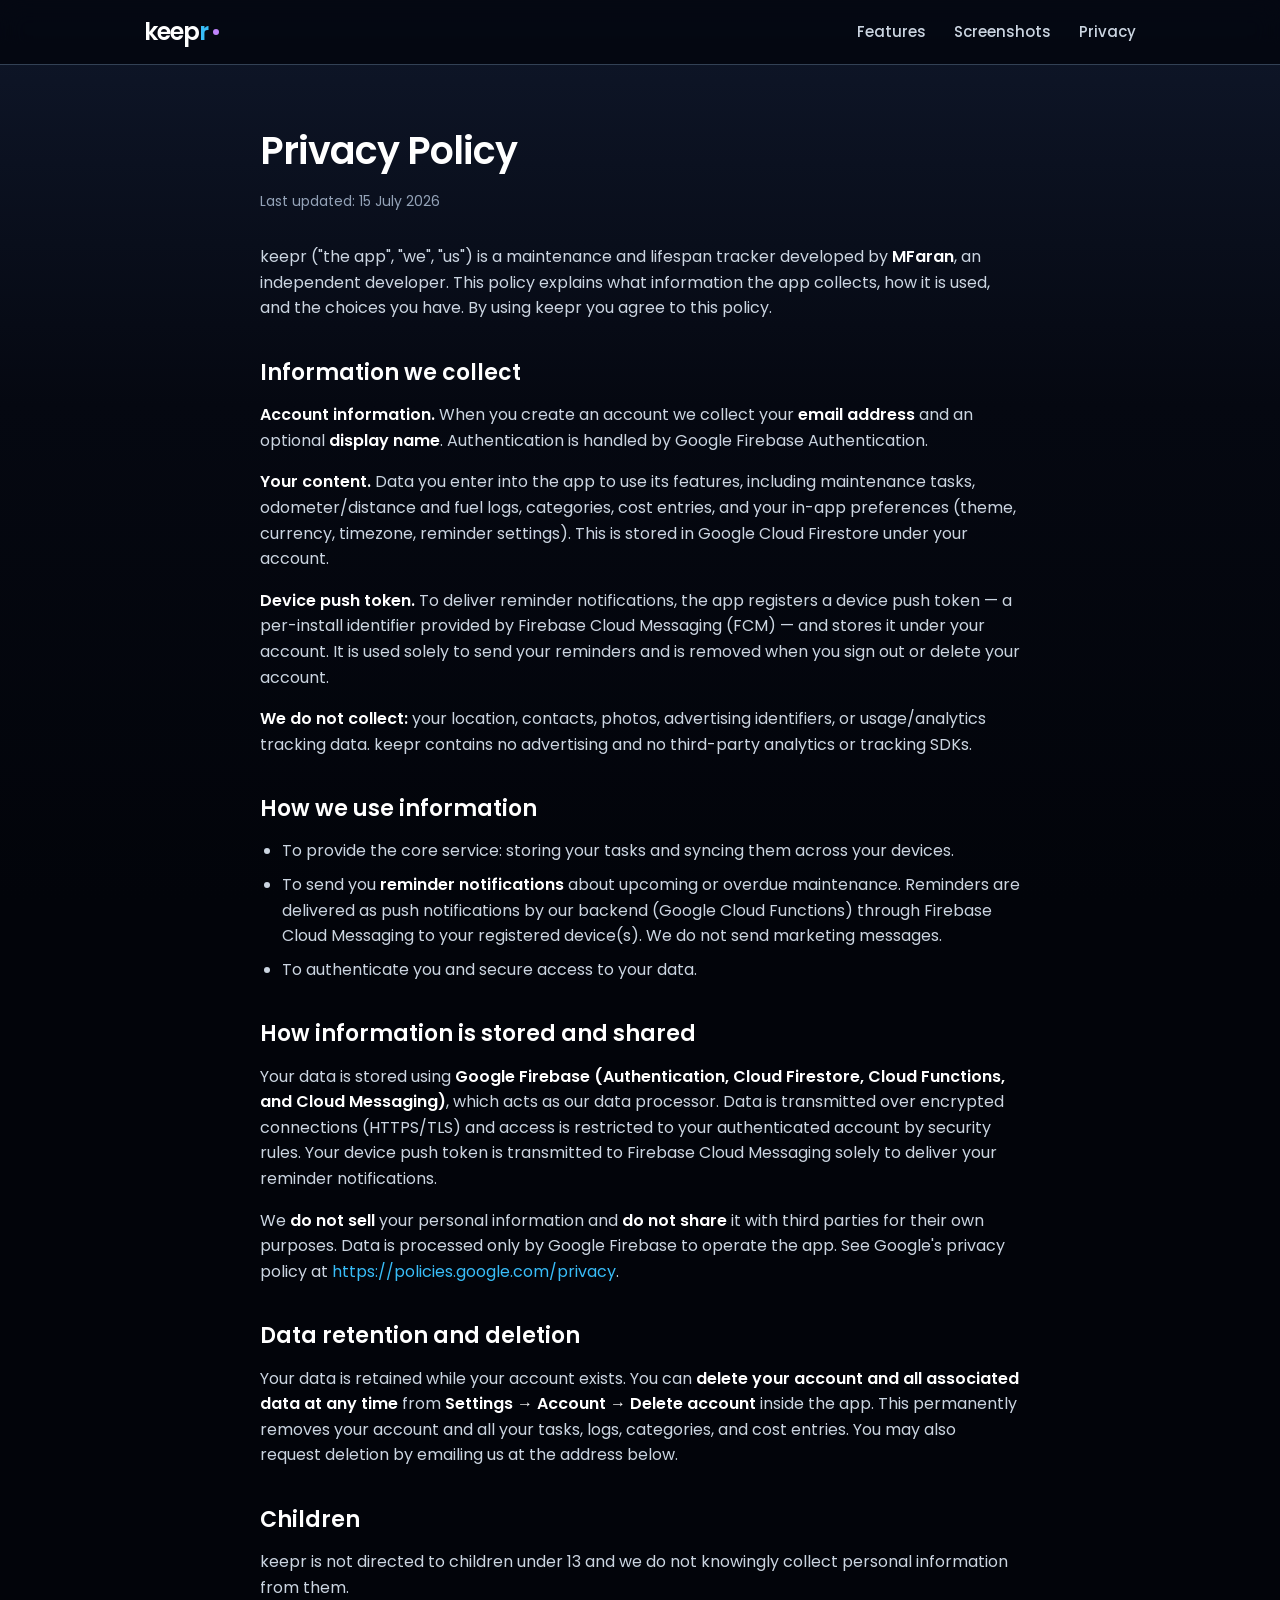
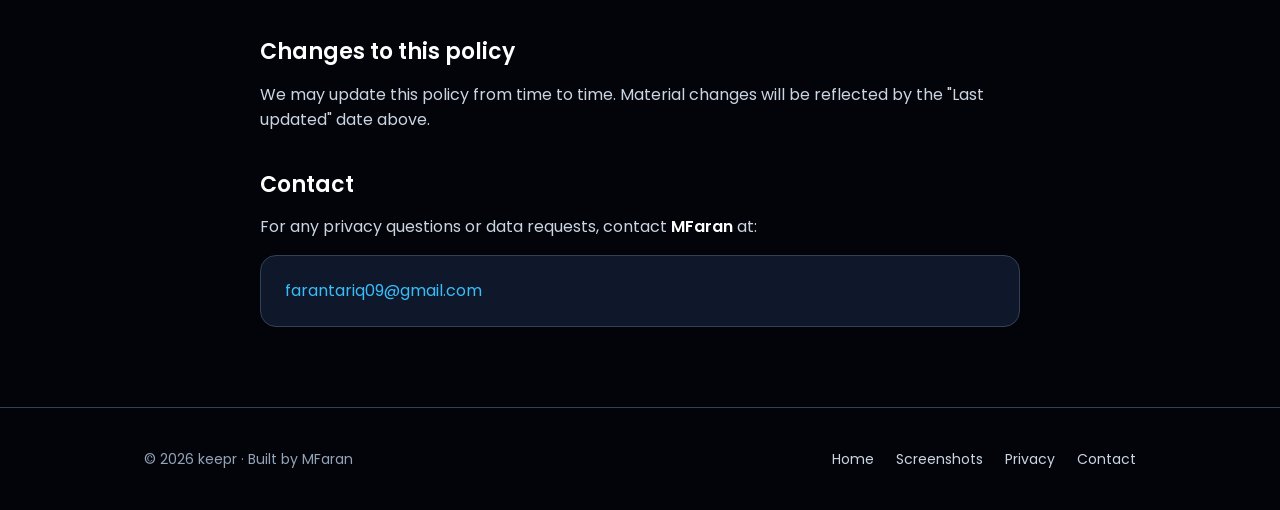
==== privacy.html @ 11b308d0 "keepr site: landing, privacy policy, screenshots" ====
<!doctype html>
<html lang="en">
<head>
<meta charset="utf-8">
<meta name="viewport" content="width=device-width, initial-scale=1">
<title>keepr — Privacy Policy</title>
<meta name="description" content="Privacy policy for keepr, the maintenance and lifespan tracker.">
<link rel="icon" href="assets/icon.png">
<link rel="preconnect" href="https://fonts.googleapis.com">
<link rel="preconnect" href="https://fonts.gstatic.com" crossorigin>
<link href="https://fonts.googleapis.com/css2?family=Poppins:wght@400;500;600&display=swap" rel="stylesheet">
<link rel="stylesheet" href="styles.css">
</head>
<body>

<nav class="nav">
  <div class="wrap nav-inner">
    <a class="brand" href="index.html">keep<span class="r">r</span><span class="dot"></span></a>
    <div class="nav-links">
      <a href="index.html#features">Features</a>
      <a href="screenshots.html">Screenshots</a>
      <a href="privacy.html">Privacy</a>
    </div>
  </div>
</nav>

<article class="wrap article">
  <h1>Privacy Policy</h1>
  <p class="updated">Last updated: 15 July 2026</p>

  <p>keepr ("the app", "we", "us") is a maintenance and lifespan tracker developed by <strong>MFaran</strong>, an independent developer. This policy explains what information the app collects, how it is used, and the choices you have. By using keepr you agree to this policy.</p>

  <h2>Information we collect</h2>
  <p><strong>Account information.</strong> When you create an account we collect your <strong>email address</strong> and an optional <strong>display name</strong>. Authentication is handled by Google Firebase Authentication.</p>
  <p><strong>Your content.</strong> Data you enter into the app to use its features, including maintenance tasks, odometer/distance and fuel logs, categories, cost entries, and your in-app preferences (theme, currency, timezone, reminder settings). This is stored in Google Cloud Firestore under your account.</p>
  <p><strong>Device push token.</strong> To deliver reminder notifications, the app registers a device push token — a per-install identifier provided by Firebase Cloud Messaging (FCM) — and stores it under your account. It is used solely to send your reminders and is removed when you sign out or delete your account.</p>
  <p><strong>We do not collect:</strong> your location, contacts, photos, advertising identifiers, or usage/analytics tracking data. keepr contains no advertising and no third-party analytics or tracking SDKs.</p>

  <h2>How we use information</h2>
  <ul>
    <li>To provide the core service: storing your tasks and syncing them across your devices.</li>
    <li>To send you <strong>reminder notifications</strong> about upcoming or overdue maintenance. Reminders are delivered as push notifications by our backend (Google Cloud Functions) through Firebase Cloud Messaging to your registered device(s). We do not send marketing messages.</li>
    <li>To authenticate you and secure access to your data.</li>
  </ul>

  <h2>How information is stored and shared</h2>
  <p>Your data is stored using <strong>Google Firebase (Authentication, Cloud Firestore, Cloud Functions, and Cloud Messaging)</strong>, which acts as our data processor. Data is transmitted over encrypted connections (HTTPS/TLS) and access is restricted to your authenticated account by security rules. Your device push token is transmitted to Firebase Cloud Messaging solely to deliver your reminder notifications.</p>
  <p>We <strong>do not sell</strong> your personal information and <strong>do not share</strong> it with third parties for their own purposes. Data is processed only by Google Firebase to operate the app. See Google's privacy policy at <a href="https://policies.google.com/privacy" target="_blank" rel="noopener">https://policies.google.com/privacy</a>.</p>

  <h2>Data retention and deletion</h2>
  <p>Your data is retained while your account exists. You can <strong>delete your account and all associated data at any time</strong> from <strong>Settings → Account → Delete account</strong> inside the app. This permanently removes your account and all your tasks, logs, categories, and cost entries. You may also request deletion by emailing us at the address below.</p>

  <h2>Children</h2>
  <p>keepr is not directed to children under 13 and we do not knowingly collect personal information from them.</p>

  <h2>Changes to this policy</h2>
  <p>We may update this policy from time to time. Material changes will be reflected by the "Last updated" date above.</p>

  <h2>Contact</h2>
  <p>For any privacy questions or data requests, contact <strong>MFaran</strong> at:</p>
  <div class="contact-card">
    <a href="mailto:farantariq09@gmail.com">farantariq09@gmail.com</a>
  </div>
</article>

<footer>
  <div class="wrap footer-inner">
    <span class="muted">© 2026 keepr · Built by MFaran</span>
    <div class="flinks">
      <a href="index.html">Home</a>
      <a href="screenshots.html">Screenshots</a>
      <a href="privacy.html">Privacy</a>
      <a href="mailto:farantariq09@gmail.com">Contact</a>
    </div>
  </div>
</footer>

</body>
</html>
---- styles.css ----
/* keepr — GitHub Pages site. Palette mirrors the app's dark theme (src/theme/tokens.ts). */
:root {
  --bg: #02040A;
  --surface: #0F172A;
  --surface-alt: #1E293B;
  --text: #FFFFFF;
  --text-secondary: #CBD5E1;
  --text-muted: #94A3B8;
  --accent: #38BDF8;
  --accent-secondary: #C084FC;
  --border: #334155;
  --success: #22C55E;
  --danger: #FF3B30;
  --radius: 16px;
}

* { margin: 0; padding: 0; box-sizing: border-box; }

html { scroll-behavior: smooth; }

body {
  font-family: 'Poppins', -apple-system, BlinkMacSystemFont, 'Segoe UI', sans-serif;
  color: var(--text);
  background: var(--bg);
  background-image: linear-gradient(180deg, #0F172A 0%, #050811 45%, #02040A 100%);
  background-attachment: fixed;
  line-height: 1.6;
  -webkit-font-smoothing: antialiased;
}

.wrap { max-width: 1040px; margin: 0 auto; padding: 0 24px; }

/* ---- Nav ---- */
.nav {
  position: sticky; top: 0; z-index: 20;
  backdrop-filter: blur(12px);
  background: rgba(2, 4, 10, 0.72);
  border-bottom: 1px solid var(--border);
}
.nav-inner { display: flex; align-items: center; justify-content: space-between; height: 64px; }
.brand { display: flex; align-items: center; font-weight: 600; font-size: 24px; letter-spacing: -1px; text-decoration: none; color: var(--text); }
.brand .r { color: var(--accent); }
.brand .dot { width: 6px; height: 6px; border-radius: 999px; background: var(--accent-secondary); margin-left: 5px; }
.nav-links { display: flex; gap: 28px; }
.nav-links a { color: var(--text-secondary); text-decoration: none; font-size: 15px; font-weight: 500; transition: color .15s; }
.nav-links a:hover { color: var(--accent); }

/* ---- Hero ---- */
.hero { text-align: center; padding: 88px 0 64px; }
.hero .app-icon {
  width: 104px; height: 104px; border-radius: 24px; margin: 0 auto 28px;
  box-shadow: 0 12px 40px rgba(56, 189, 248, 0.18); display: block;
}
.hero h1 { font-size: 56px; font-weight: 600; letter-spacing: -1.5px; line-height: 1.1; }
.hero h1 .r { color: var(--accent); }
.hero .tagline { font-size: 21px; color: var(--text-secondary); margin: 20px auto 0; max-width: 620px; font-weight: 400; }
.hero .lead { font-size: 16px; color: var(--text-muted); margin: 18px auto 0; max-width: 620px; }
.cta-row { display: flex; gap: 14px; justify-content: center; margin-top: 34px; flex-wrap: wrap; }
.btn {
  display: inline-flex; align-items: center; gap: 8px; text-decoration: none;
  font-weight: 600; font-size: 15px; padding: 14px 26px; border-radius: 12px; transition: transform .12s, box-shadow .12s;
}
.btn-primary { background: var(--accent); color: #02040A; box-shadow: 0 8px 24px rgba(56,189,248,.25); }
.btn-primary:hover { transform: translateY(-2px); box-shadow: 0 12px 30px rgba(56,189,248,.35); }
.btn-ghost { border: 1px solid var(--border); color: var(--text); }
.btn-ghost:hover { border-color: var(--accent); color: var(--accent); }

/* ---- Sections ---- */
.section { padding: 56px 0; }
.section h2 { font-size: 32px; font-weight: 600; letter-spacing: -0.5px; text-align: center; }
.section .sub { text-align: center; color: var(--text-muted); margin-top: 10px; font-size: 16px; }

/* ---- Feature grid ---- */
.features { display: grid; grid-template-columns: repeat(auto-fit, minmax(260px, 1fr)); gap: 18px; margin-top: 44px; }
.feature {
  background: var(--surface); border: 1px solid var(--border); border-radius: var(--radius); padding: 26px;
}
.feature .fic {
  width: 44px; height: 44px; border-radius: 12px; background: var(--surface-alt);
  display: flex; align-items: center; justify-content: center; margin-bottom: 16px;
}
.feature h3 { font-size: 17px; font-weight: 600; margin-bottom: 6px; }
.feature p { color: var(--text-muted); font-size: 14.5px; }

/* ---- Screenshot strip / gallery ---- */
.shots { display: grid; grid-template-columns: repeat(auto-fit, minmax(220px, 1fr)); gap: 24px; margin-top: 44px; }
.shot { text-align: center; }
.shot img {
  width: 100%; max-width: 300px; border-radius: 24px; border: 1px solid var(--border);
  box-shadow: 0 16px 44px rgba(0,0,0,.5); transition: transform .2s;
}
.shot img:hover { transform: translateY(-6px); }
.shot .caption { margin-top: 14px; color: var(--text-secondary); font-size: 14px; font-weight: 500; }

.shot-strip { display: flex; gap: 20px; overflow-x: auto; padding: 44px 4px 12px; scroll-snap-type: x mandatory; }
.shot-strip img {
  height: 520px; border-radius: 26px; border: 1px solid var(--border);
  box-shadow: 0 16px 44px rgba(0,0,0,.5); scroll-snap-align: center; flex-shrink: 0;
}

/* ---- Article (privacy) ---- */
.article { max-width: 760px; margin: 0 auto; padding: 56px 0 40px; }
.article h1 { font-size: 38px; font-weight: 600; letter-spacing: -1px; }
.article .updated { color: var(--text-muted); font-size: 14px; margin-top: 8px; margin-bottom: 32px; }
.article h2 { font-size: 22px; font-weight: 600; margin: 34px 0 12px; }
.article p { color: var(--text-secondary); margin-bottom: 16px; font-size: 16px; }
.article ul { color: var(--text-secondary); margin: 0 0 16px 22px; }
.article li { margin-bottom: 8px; }
.article strong { color: var(--text); font-weight: 600; }
.article a { color: var(--accent); text-decoration: none; }
.article a:hover { text-decoration: underline; }
.article .contact-card {
  background: var(--surface); border: 1px solid var(--border); border-radius: var(--radius);
  padding: 22px 24px; margin-top: 12px;
}

/* ---- Footer ---- */
footer { border-top: 1px solid var(--border); padding: 40px 0; margin-top: 40px; }
.footer-inner { display: flex; align-items: center; justify-content: space-between; flex-wrap: wrap; gap: 16px; }
footer .muted { color: var(--text-muted); font-size: 14px; }
footer .flinks { display: flex; gap: 22px; }
footer .flinks a { color: var(--text-secondary); text-decoration: none; font-size: 14px; }
footer .flinks a:hover { color: var(--accent); }

/* ---- Responsive ---- */
@media (max-width: 640px) {
  .hero { padding: 56px 0 40px; }
  .hero h1 { font-size: 40px; }
  .hero .tagline { font-size: 18px; }
  .nav-links { gap: 18px; }
  .nav-links a { font-size: 14px; }
  .section h2 { font-size: 26px; }
}
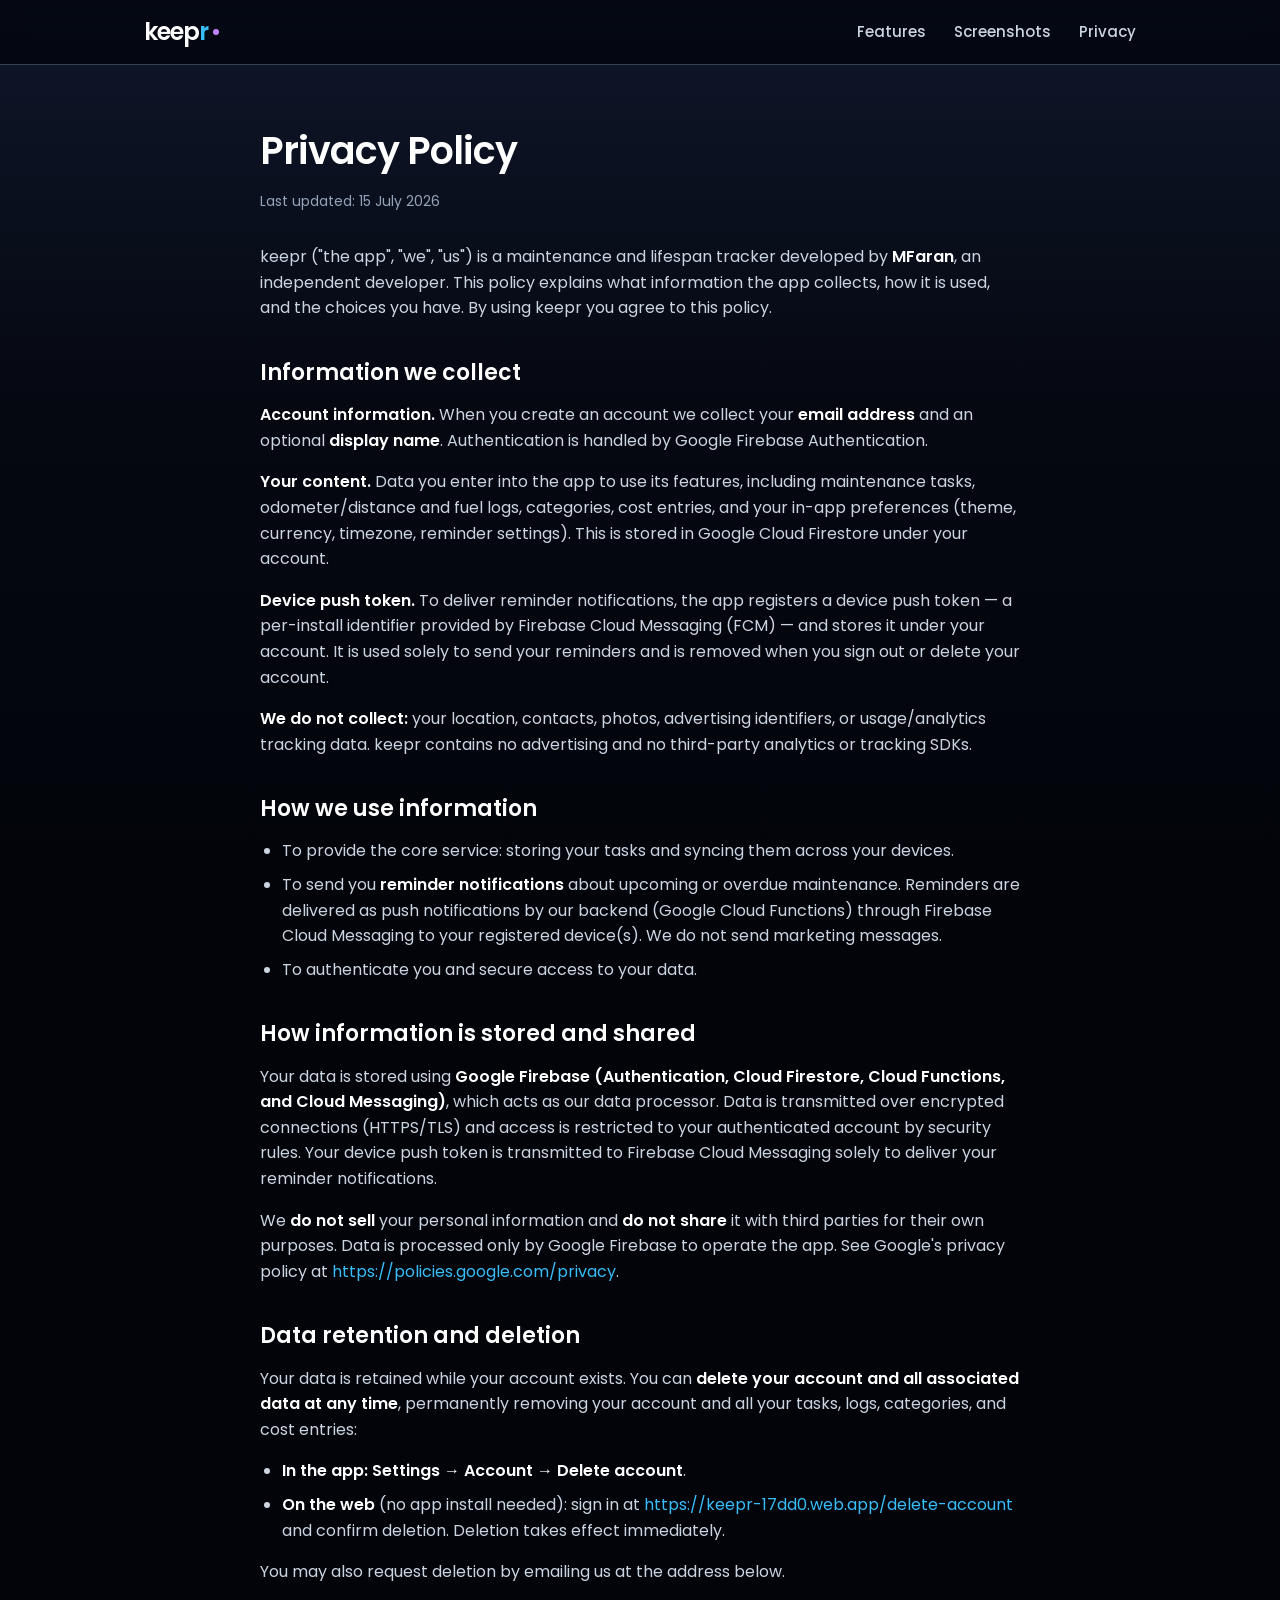
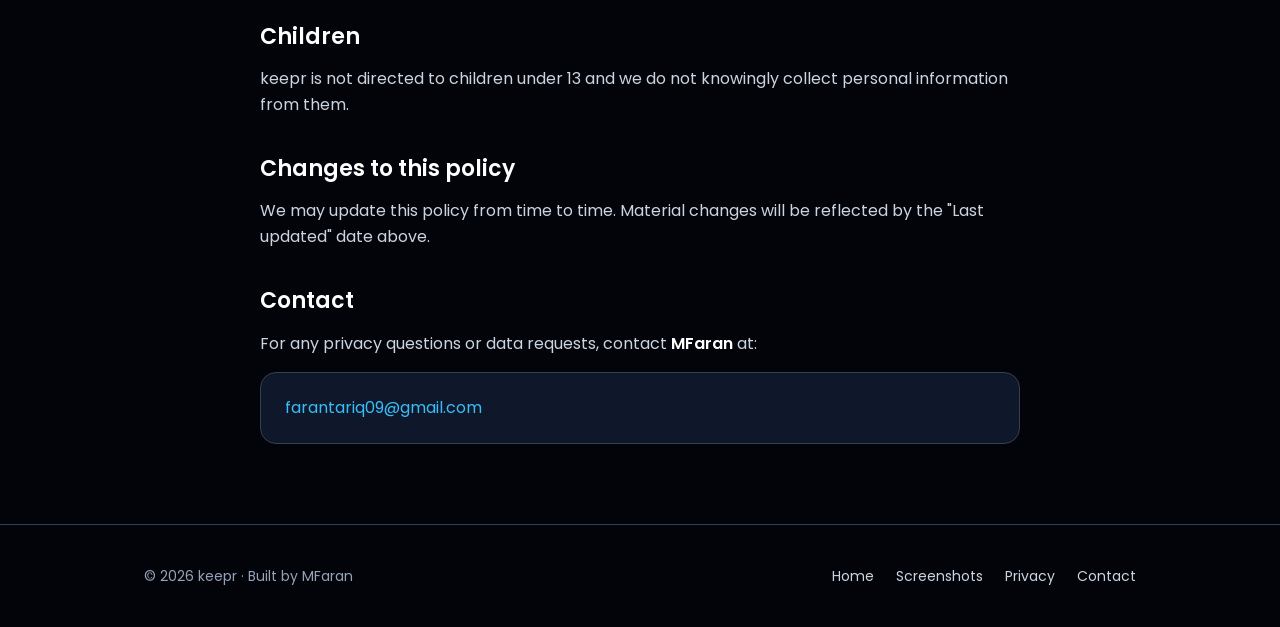
==== commit 3cbf6a5a: "Sync privacy policy: add web self-service account deletion" ====
--- a/privacy.html
+++ b/privacy.html
@@ -48,7 +48,12 @@
   <p>We <strong>do not sell</strong> your personal information and <strong>do not share</strong> it with third parties for their own purposes. Data is processed only by Google Firebase to operate the app. See Google's privacy policy at <a href="https://policies.google.com/privacy" target="_blank" rel="noopener">https://policies.google.com/privacy</a>.</p>
 
   <h2>Data retention and deletion</h2>
-  <p>Your data is retained while your account exists. You can <strong>delete your account and all associated data at any time</strong> from <strong>Settings → Account → Delete account</strong> inside the app. This permanently removes your account and all your tasks, logs, categories, and cost entries. You may also request deletion by emailing us at the address below.</p>
+  <p>Your data is retained while your account exists. You can <strong>delete your account and all associated data at any time</strong>, permanently removing your account and all your tasks, logs, categories, and cost entries:</p>
+  <ul>
+    <li><strong>In the app:</strong> <strong>Settings → Account → Delete account</strong>.</li>
+    <li><strong>On the web</strong> (no app install needed): sign in at <a href="https://keepr-17dd0.web.app/delete-account" target="_blank" rel="noopener">https://keepr-17dd0.web.app/delete-account</a> and confirm deletion. Deletion takes effect immediately.</li>
+  </ul>
+  <p>You may also request deletion by emailing us at the address below.</p>
 
   <h2>Children</h2>
   <p>keepr is not directed to children under 13 and we do not knowingly collect personal information from them.</p>
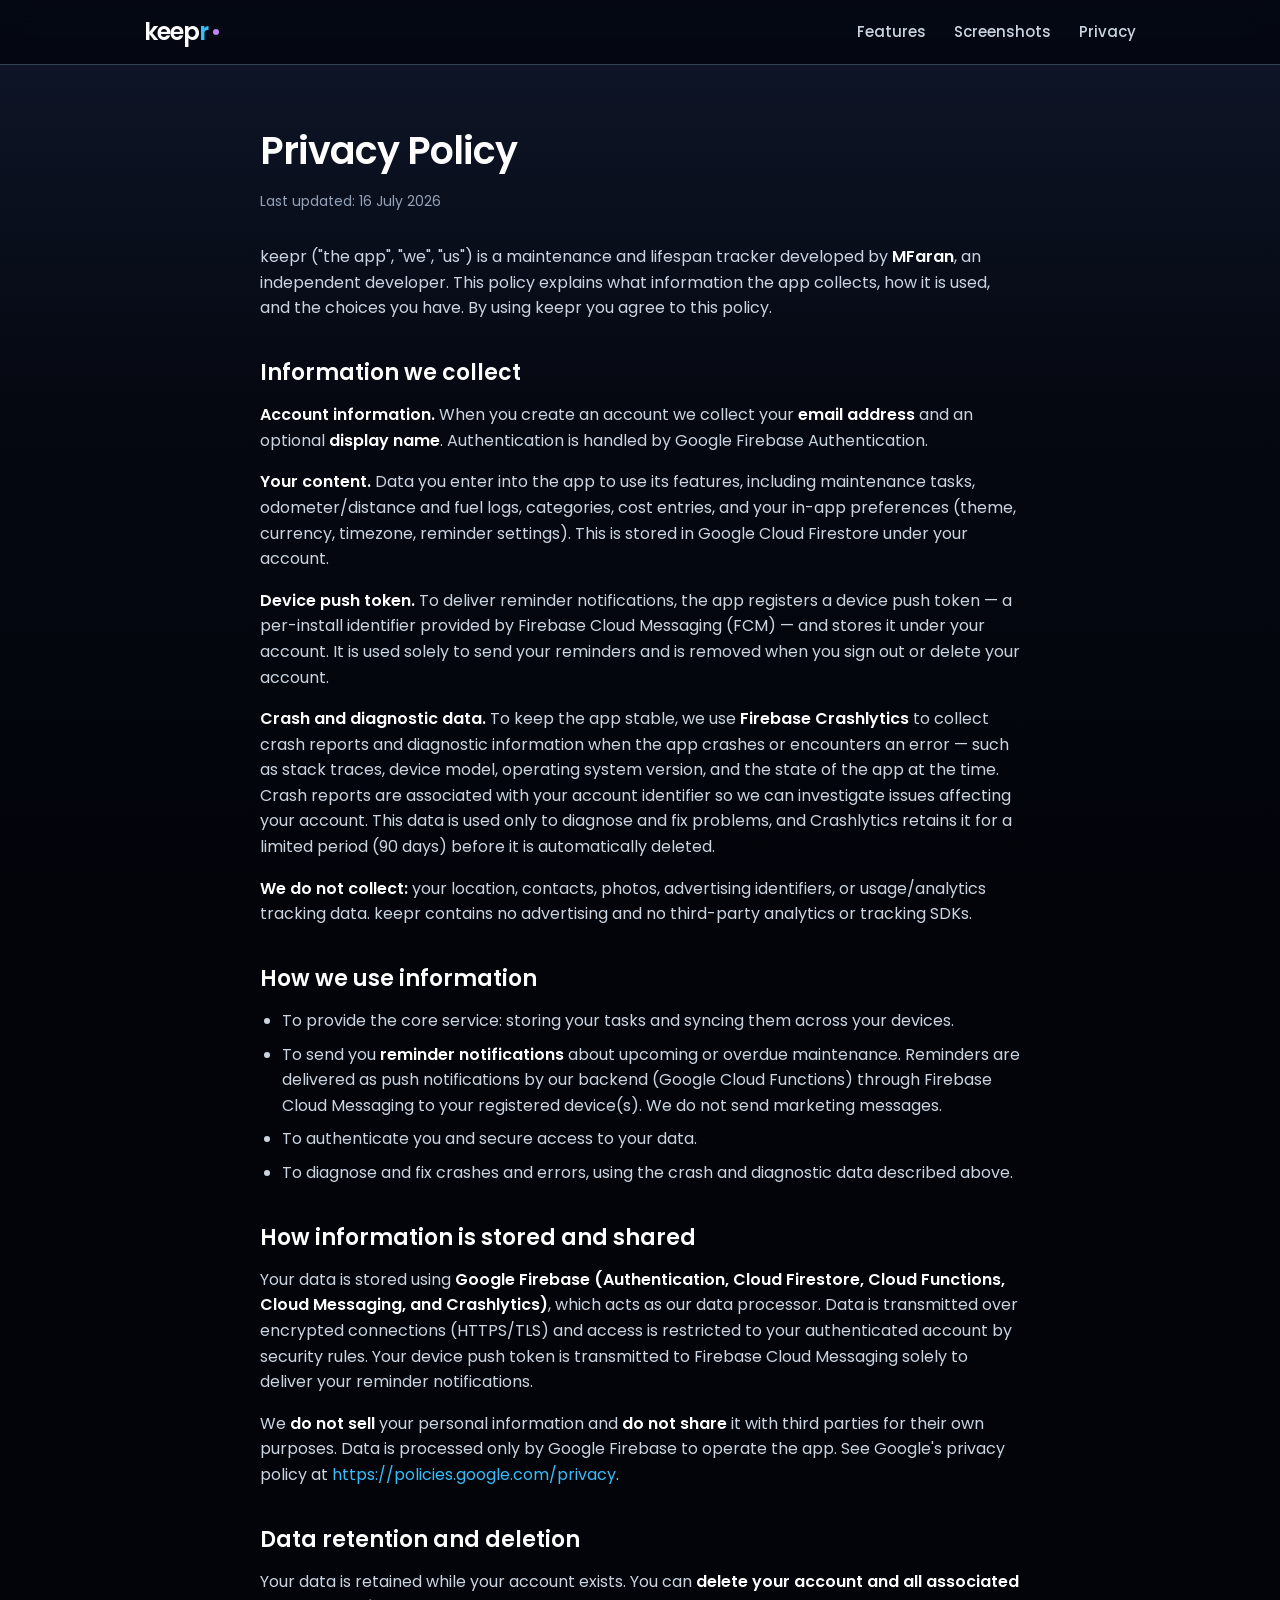
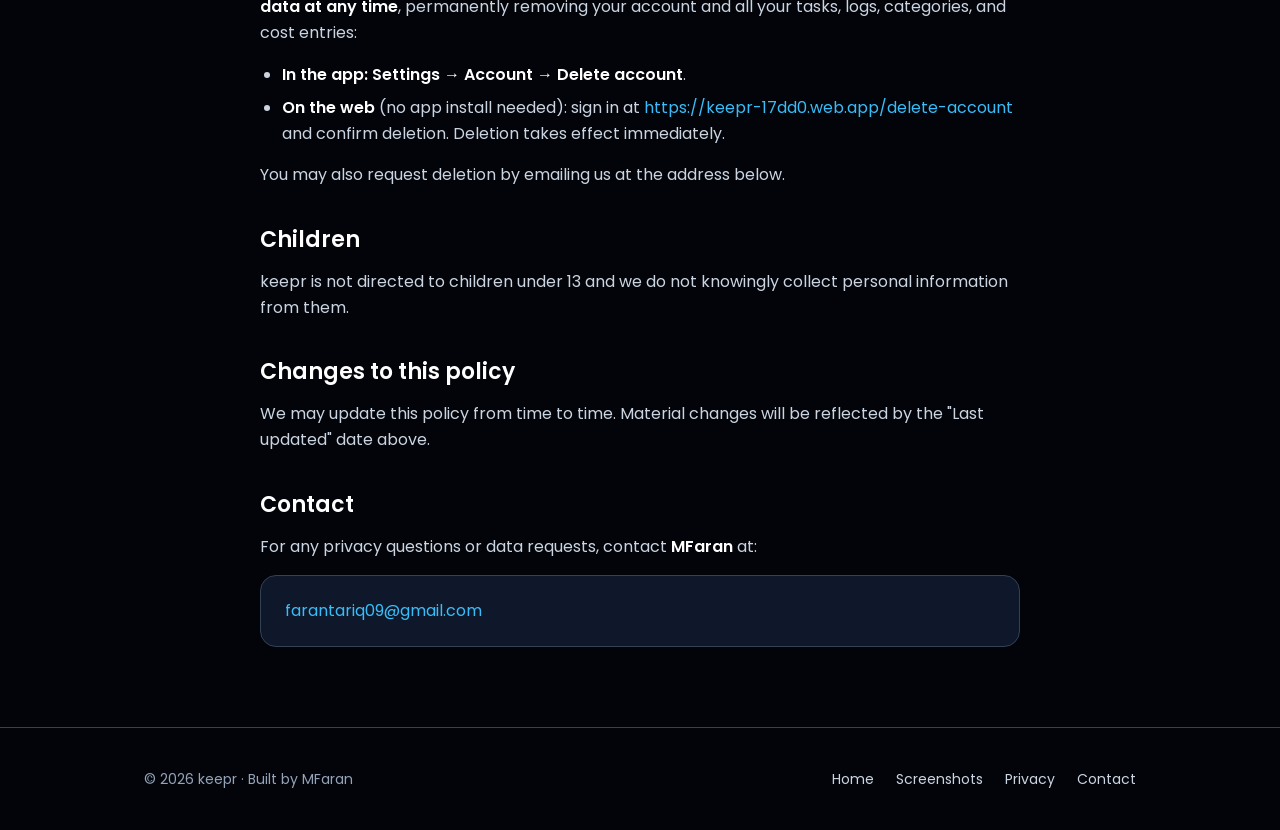
==== commit 4cbc62c6: "Sync privacy policy: disclose Crashlytics crash/diagnostic data" ====
--- a/privacy.html
+++ b/privacy.html
@@ -26,7 +26,7 @@
 
 <article class="wrap article">
   <h1>Privacy Policy</h1>
-  <p class="updated">Last updated: 15 July 2026</p>
+  <p class="updated">Last updated: 16 July 2026</p>
 
   <p>keepr ("the app", "we", "us") is a maintenance and lifespan tracker developed by <strong>MFaran</strong>, an independent developer. This policy explains what information the app collects, how it is used, and the choices you have. By using keepr you agree to this policy.</p>
 
@@ -34,6 +34,7 @@
   <p><strong>Account information.</strong> When you create an account we collect your <strong>email address</strong> and an optional <strong>display name</strong>. Authentication is handled by Google Firebase Authentication.</p>
   <p><strong>Your content.</strong> Data you enter into the app to use its features, including maintenance tasks, odometer/distance and fuel logs, categories, cost entries, and your in-app preferences (theme, currency, timezone, reminder settings). This is stored in Google Cloud Firestore under your account.</p>
   <p><strong>Device push token.</strong> To deliver reminder notifications, the app registers a device push token — a per-install identifier provided by Firebase Cloud Messaging (FCM) — and stores it under your account. It is used solely to send your reminders and is removed when you sign out or delete your account.</p>
+  <p><strong>Crash and diagnostic data.</strong> To keep the app stable, we use <strong>Firebase Crashlytics</strong> to collect crash reports and diagnostic information when the app crashes or encounters an error — such as stack traces, device model, operating system version, and the state of the app at the time. Crash reports are associated with your account identifier so we can investigate issues affecting your account. This data is used only to diagnose and fix problems, and Crashlytics retains it for a limited period (90 days) before it is automatically deleted.</p>
   <p><strong>We do not collect:</strong> your location, contacts, photos, advertising identifiers, or usage/analytics tracking data. keepr contains no advertising and no third-party analytics or tracking SDKs.</p>
 
   <h2>How we use information</h2>
@@ -41,10 +42,11 @@
     <li>To provide the core service: storing your tasks and syncing them across your devices.</li>
     <li>To send you <strong>reminder notifications</strong> about upcoming or overdue maintenance. Reminders are delivered as push notifications by our backend (Google Cloud Functions) through Firebase Cloud Messaging to your registered device(s). We do not send marketing messages.</li>
     <li>To authenticate you and secure access to your data.</li>
+    <li>To diagnose and fix crashes and errors, using the crash and diagnostic data described above.</li>
   </ul>
 
   <h2>How information is stored and shared</h2>
-  <p>Your data is stored using <strong>Google Firebase (Authentication, Cloud Firestore, Cloud Functions, and Cloud Messaging)</strong>, which acts as our data processor. Data is transmitted over encrypted connections (HTTPS/TLS) and access is restricted to your authenticated account by security rules. Your device push token is transmitted to Firebase Cloud Messaging solely to deliver your reminder notifications.</p>
+  <p>Your data is stored using <strong>Google Firebase (Authentication, Cloud Firestore, Cloud Functions, Cloud Messaging, and Crashlytics)</strong>, which acts as our data processor. Data is transmitted over encrypted connections (HTTPS/TLS) and access is restricted to your authenticated account by security rules. Your device push token is transmitted to Firebase Cloud Messaging solely to deliver your reminder notifications.</p>
   <p>We <strong>do not sell</strong> your personal information and <strong>do not share</strong> it with third parties for their own purposes. Data is processed only by Google Firebase to operate the app. See Google's privacy policy at <a href="https://policies.google.com/privacy" target="_blank" rel="noopener">https://policies.google.com/privacy</a>.</p>
 
   <h2>Data retention and deletion</h2>
--- a/styles.css
+++ b/styles.css
@@ -53,6 +53,7 @@
 }
 .hero h1 { font-size: 56px; font-weight: 600; letter-spacing: -1.5px; line-height: 1.1; }
 .hero h1 .r { color: var(--accent); }
+.hero h1 .dot { display: inline-block; width: 13px; height: 13px; border-radius: 999px; background: var(--accent-secondary); margin-left: 10px; vertical-align: middle; }
 .hero .tagline { font-size: 21px; color: var(--text-secondary); margin: 20px auto 0; max-width: 620px; font-weight: 400; }
 .hero .lead { font-size: 16px; color: var(--text-muted); margin: 18px auto 0; max-width: 620px; }
 .cta-row { display: flex; gap: 14px; justify-content: center; margin-top: 34px; flex-wrap: wrap; }
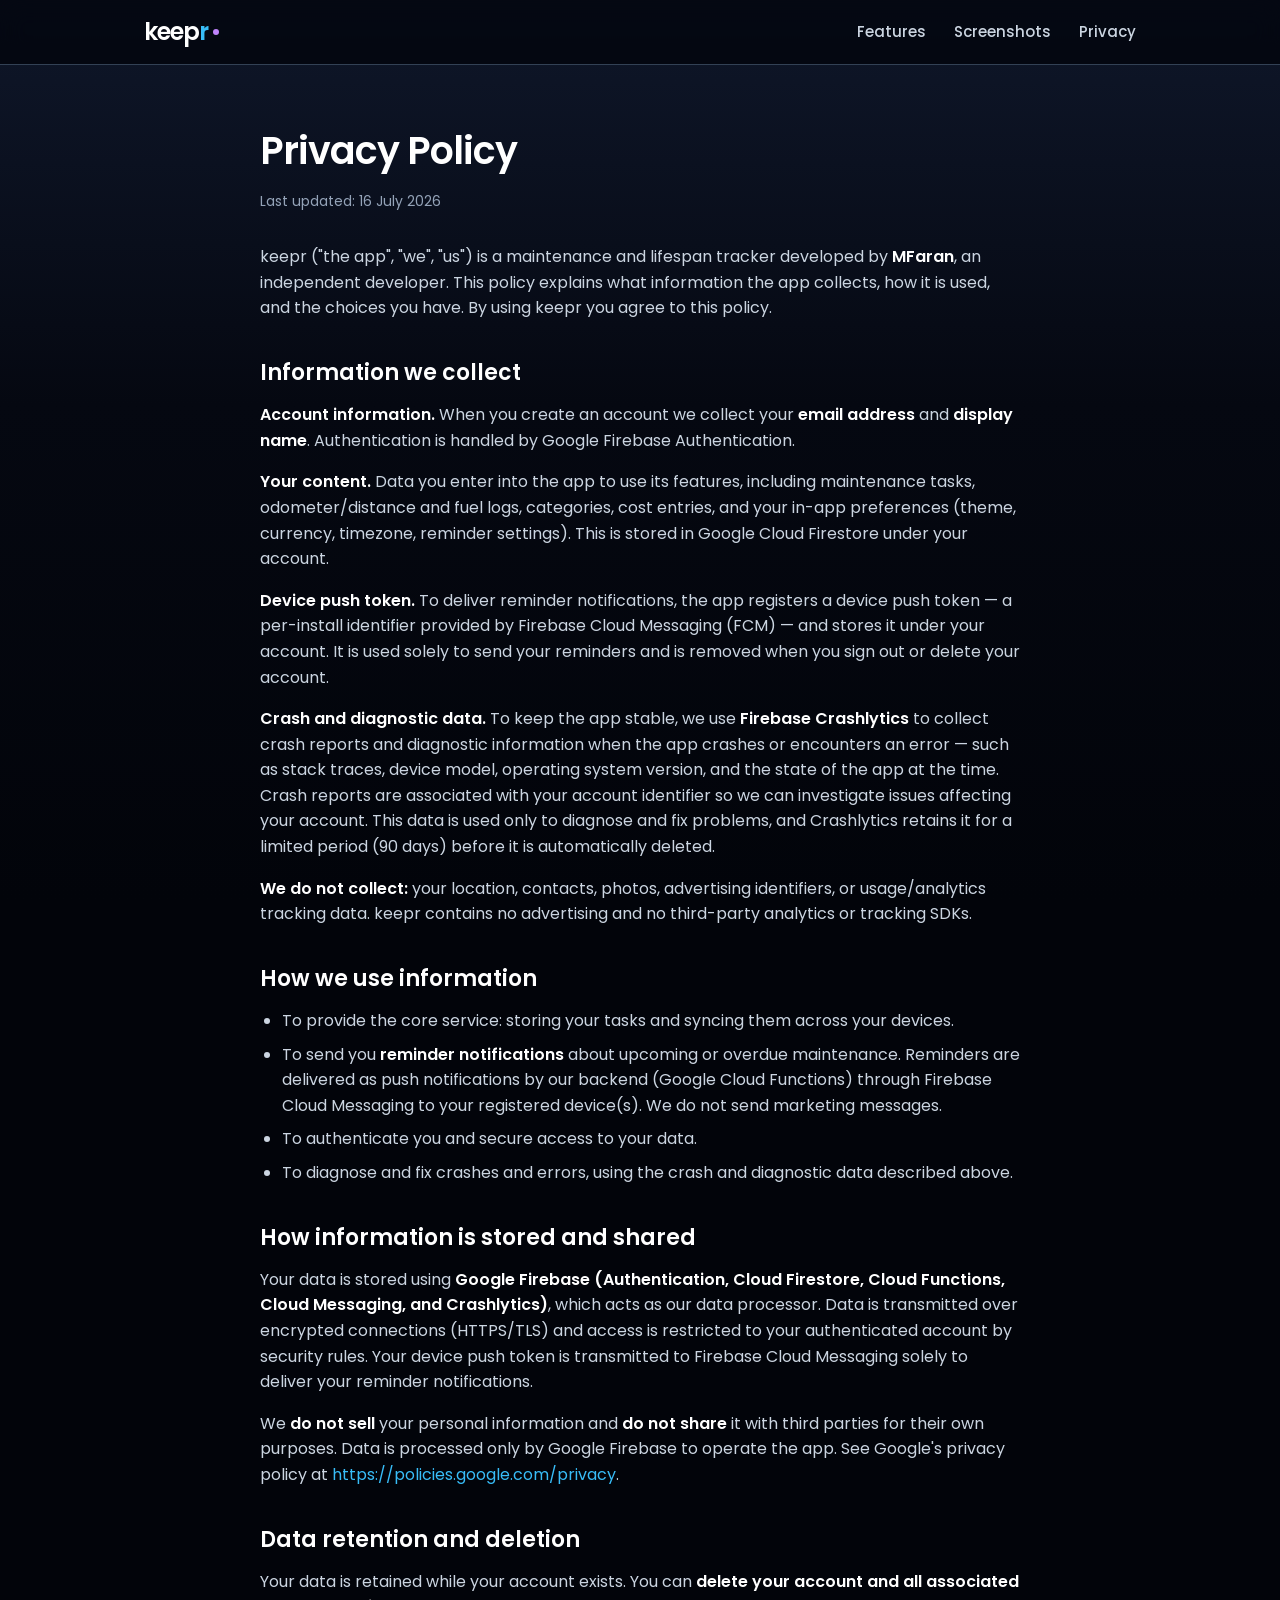
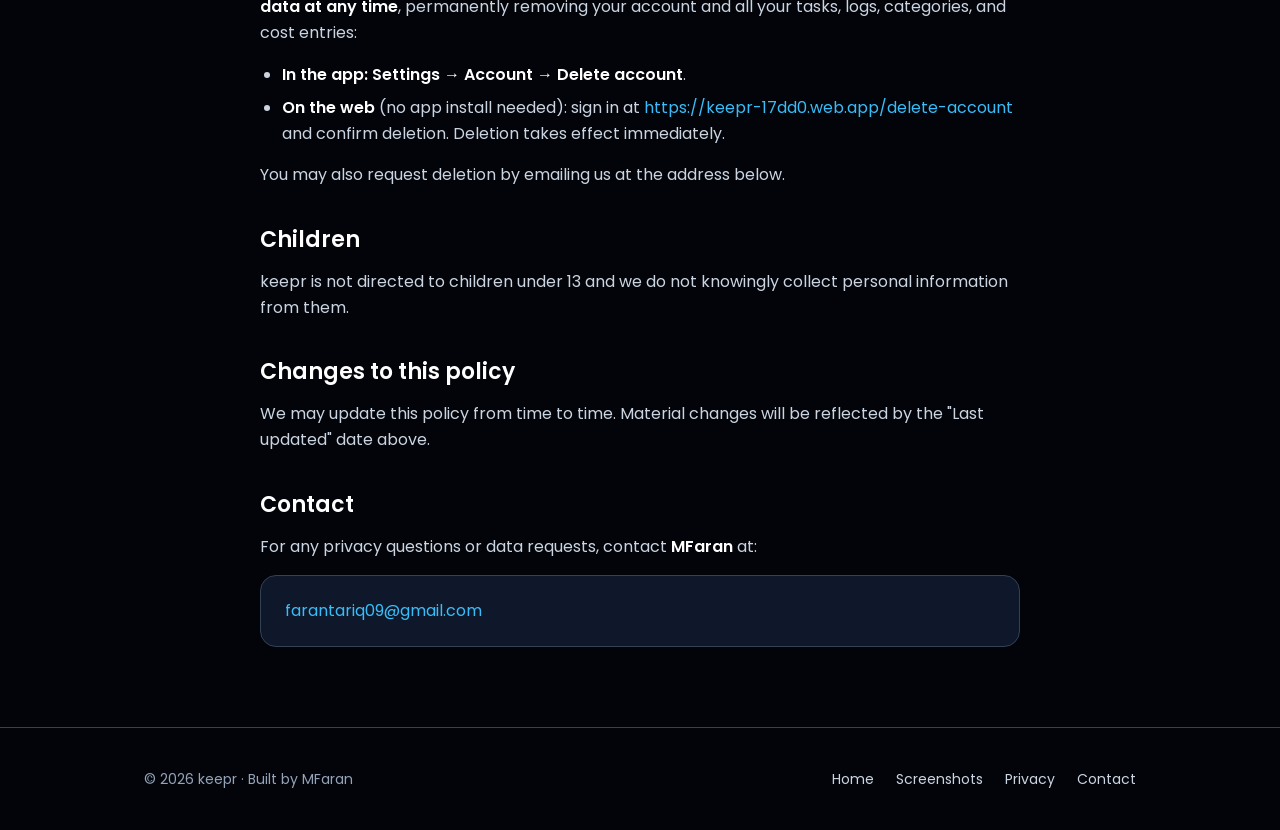
==== commit f5084c8d: "Sync privacy policy: display name no longer optional" ====
--- a/privacy.html
+++ b/privacy.html
@@ -31,7 +31,7 @@
   <p>keepr ("the app", "we", "us") is a maintenance and lifespan tracker developed by <strong>MFaran</strong>, an independent developer. This policy explains what information the app collects, how it is used, and the choices you have. By using keepr you agree to this policy.</p>
 
   <h2>Information we collect</h2>
-  <p><strong>Account information.</strong> When you create an account we collect your <strong>email address</strong> and an optional <strong>display name</strong>. Authentication is handled by Google Firebase Authentication.</p>
+  <p><strong>Account information.</strong> When you create an account we collect your <strong>email address</strong> and <strong>display name</strong>. Authentication is handled by Google Firebase Authentication.</p>
   <p><strong>Your content.</strong> Data you enter into the app to use its features, including maintenance tasks, odometer/distance and fuel logs, categories, cost entries, and your in-app preferences (theme, currency, timezone, reminder settings). This is stored in Google Cloud Firestore under your account.</p>
   <p><strong>Device push token.</strong> To deliver reminder notifications, the app registers a device push token — a per-install identifier provided by Firebase Cloud Messaging (FCM) — and stores it under your account. It is used solely to send your reminders and is removed when you sign out or delete your account.</p>
   <p><strong>Crash and diagnostic data.</strong> To keep the app stable, we use <strong>Firebase Crashlytics</strong> to collect crash reports and diagnostic information when the app crashes or encounters an error — such as stack traces, device model, operating system version, and the state of the app at the time. Crash reports are associated with your account identifier so we can investigate issues affecting your account. This data is used only to diagnose and fix problems, and Crashlytics retains it for a limited period (90 days) before it is automatically deleted.</p>
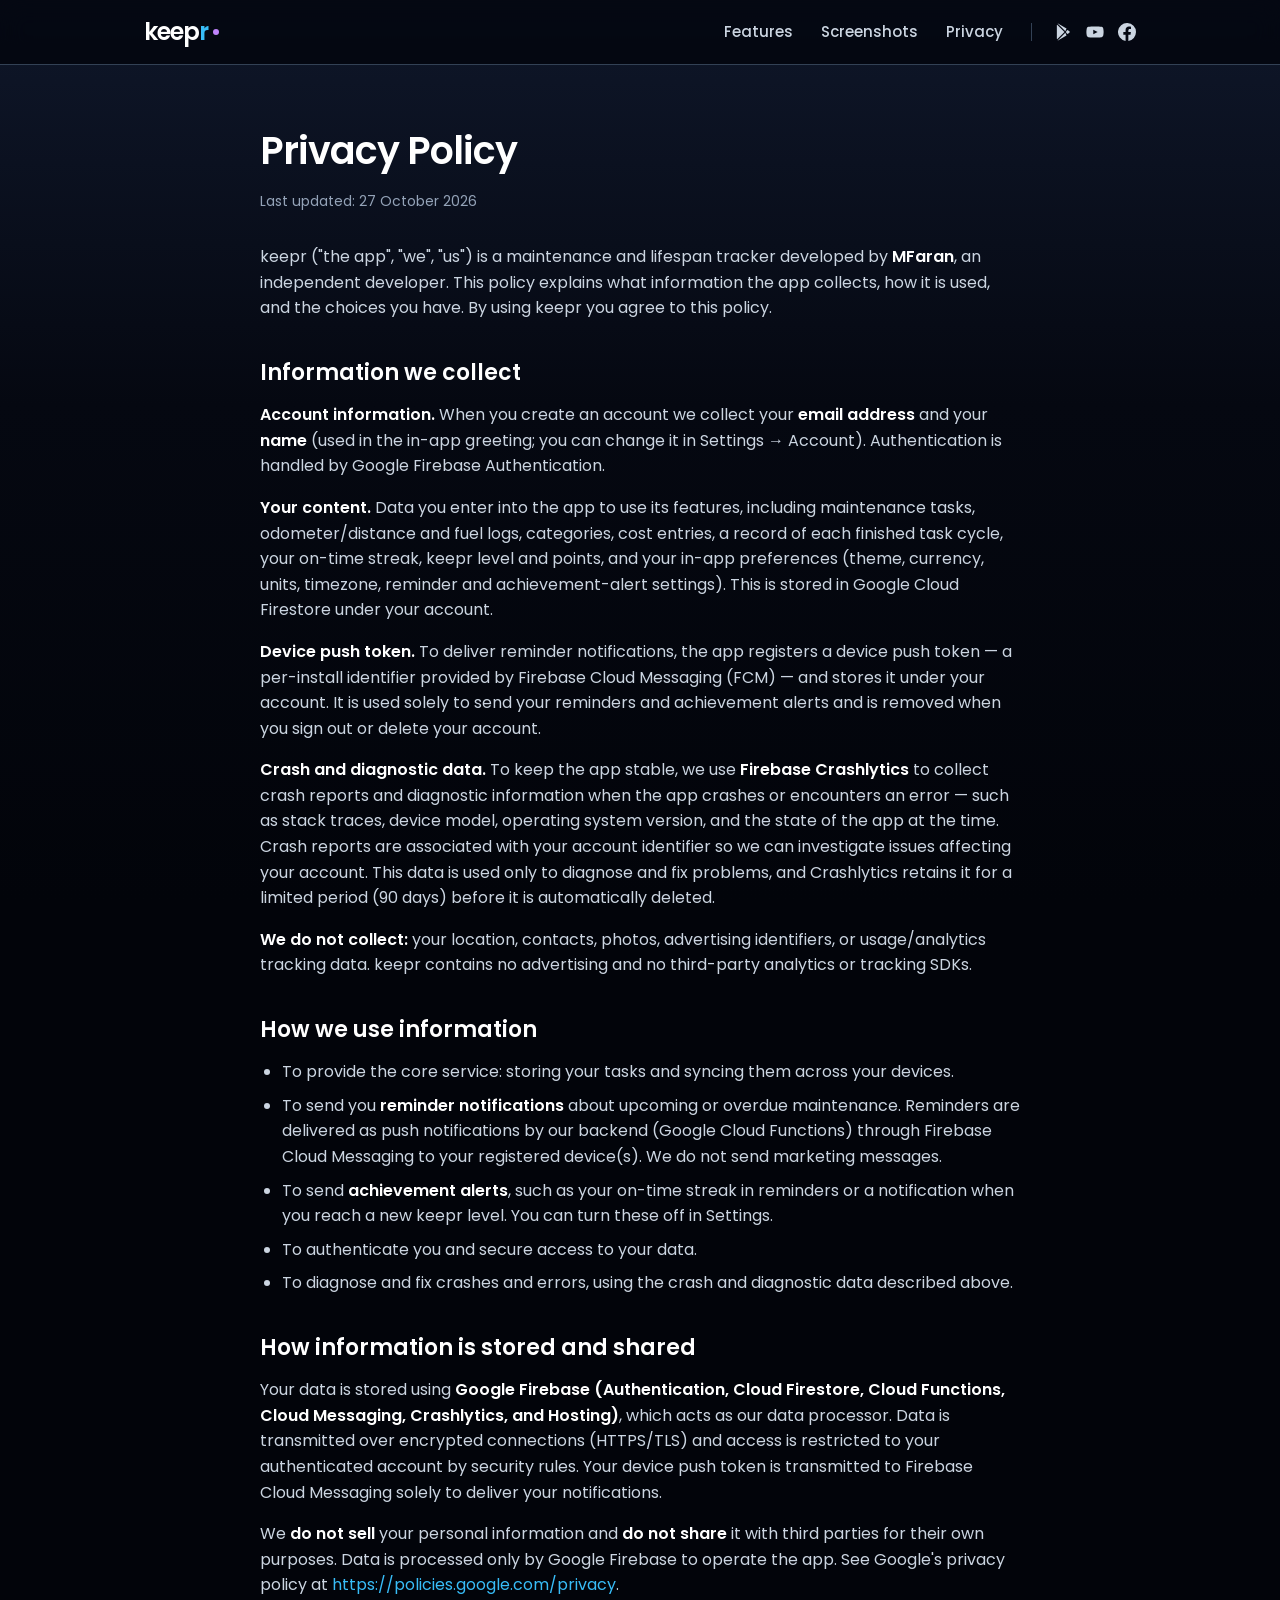
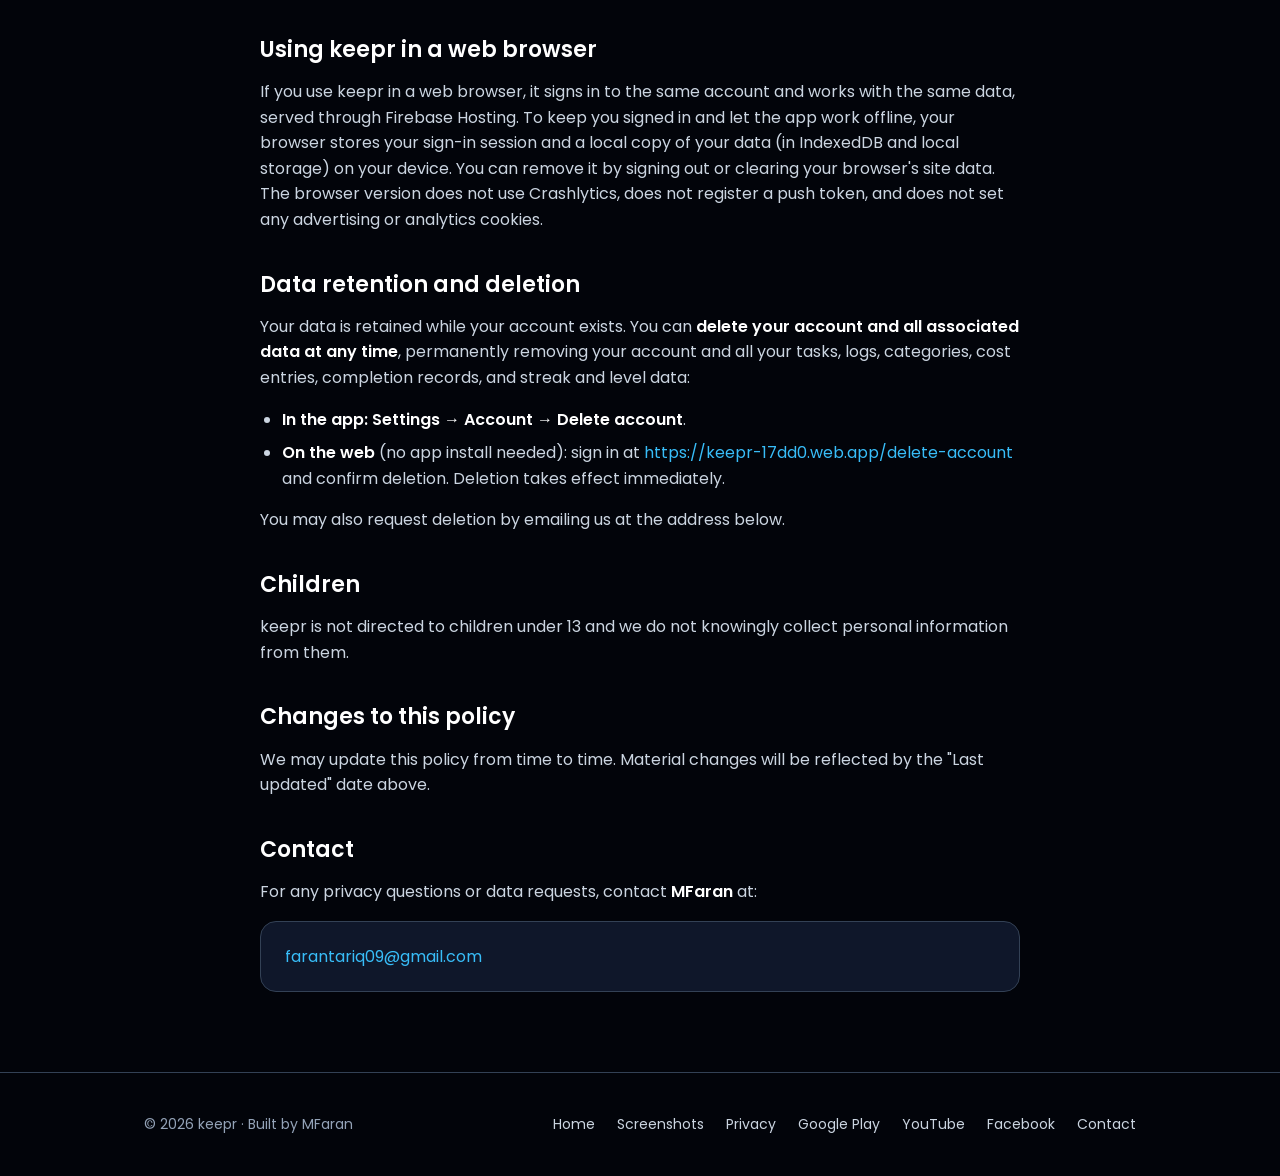
==== commit 8f8318b5: "Show the intro video and every v2.3 feature, link the stores and socials Add the 53 second mobile in" ====
--- a/privacy.html
+++ b/privacy.html
@@ -20,20 +20,25 @@
       <a href="index.html#features">Features</a>
       <a href="screenshots.html">Screenshots</a>
       <a href="privacy.html">Privacy</a>
+      <span class="social-links">
+        <a href="https://play.google.com/store/apps/details?id=com.faran.keepr" target="_blank" rel="noopener" aria-label="keepr on Google Play" title="Google Play"><svg width="18" height="18" viewBox="0 0 24 24" fill="currentColor"><path d="M4.2 2.3c-.3.2-.4.6-.4 1v17.4c0 .4.1.8.4 1L14 12 4.2 2.3zM15.1 13.1l-2.3 2.3-8 7.8c.3.1.7 0 1-.2l10.9-6.2-1.6-3.7zM15.1 10.9l1.6-3.7L5.8 1c-.3-.2-.7-.3-1-.2l8 7.8 2.3 2.3zM20.3 10.8l-2.7-1.6-1.8 2.8 1.8 2.8 2.7-1.6c.7-.4.7-2 0-2.4z"/></svg></a>
+        <a href="https://www.youtube.com/@keeprApp" target="_blank" rel="noopener" aria-label="keepr on YouTube" title="YouTube"><svg width="18" height="18" viewBox="0 0 24 24" fill="currentColor"><path d="M23 7.2a3 3 0 0 0-2.1-2.1C19 4.6 12 4.6 12 4.6s-7 0-8.9.5A3 3 0 0 0 1 7.2 31 31 0 0 0 .5 12a31 31 0 0 0 .5 4.8 3 3 0 0 0 2.1 2.1c1.9.5 8.9.5 8.9.5s7 0 8.9-.5a3 3 0 0 0 2.1-2.1 31 31 0 0 0 .5-4.8 31 31 0 0 0-.5-4.8zM9.7 15V9l5.8 3-5.8 3z"/></svg></a>
+        <a href="https://www.facebook.com/people/Keepr/61594961169582/" target="_blank" rel="noopener" aria-label="keepr on Facebook" title="Facebook"><svg width="18" height="18" viewBox="0 0 24 24" fill="currentColor"><path d="M24 12a12 12 0 1 0-13.9 11.9v-8.4H7.1V12h3V9.4c0-3 1.8-4.7 4.5-4.7 1.3 0 2.7.2 2.7.2v3h-1.5c-1.5 0-2 .9-2 1.9V12h3.4l-.5 3.5h-2.9v8.4A12 12 0 0 0 24 12z"/></svg></a>
+      </span>
     </div>
   </div>
 </nav>
 
 <article class="wrap article">
   <h1>Privacy Policy</h1>
-  <p class="updated">Last updated: 16 July 2026</p>
+  <p class="updated">Last updated: 27 October 2026</p>
 
   <p>keepr ("the app", "we", "us") is a maintenance and lifespan tracker developed by <strong>MFaran</strong>, an independent developer. This policy explains what information the app collects, how it is used, and the choices you have. By using keepr you agree to this policy.</p>
 
   <h2>Information we collect</h2>
-  <p><strong>Account information.</strong> When you create an account we collect your <strong>email address</strong> and <strong>display name</strong>. Authentication is handled by Google Firebase Authentication.</p>
-  <p><strong>Your content.</strong> Data you enter into the app to use its features, including maintenance tasks, odometer/distance and fuel logs, categories, cost entries, and your in-app preferences (theme, currency, timezone, reminder settings). This is stored in Google Cloud Firestore under your account.</p>
-  <p><strong>Device push token.</strong> To deliver reminder notifications, the app registers a device push token — a per-install identifier provided by Firebase Cloud Messaging (FCM) — and stores it under your account. It is used solely to send your reminders and is removed when you sign out or delete your account.</p>
+  <p><strong>Account information.</strong> When you create an account we collect your <strong>email address</strong> and your <strong>name</strong> (used in the in-app greeting; you can change it in Settings → Account). Authentication is handled by Google Firebase Authentication.</p>
+  <p><strong>Your content.</strong> Data you enter into the app to use its features, including maintenance tasks, odometer/distance and fuel logs, categories, cost entries, a record of each finished task cycle, your on-time streak, keepr level and points, and your in-app preferences (theme, currency, units, timezone, reminder and achievement-alert settings). This is stored in Google Cloud Firestore under your account.</p>
+  <p><strong>Device push token.</strong> To deliver reminder notifications, the app registers a device push token — a per-install identifier provided by Firebase Cloud Messaging (FCM) — and stores it under your account. It is used solely to send your reminders and achievement alerts and is removed when you sign out or delete your account.</p>
   <p><strong>Crash and diagnostic data.</strong> To keep the app stable, we use <strong>Firebase Crashlytics</strong> to collect crash reports and diagnostic information when the app crashes or encounters an error — such as stack traces, device model, operating system version, and the state of the app at the time. Crash reports are associated with your account identifier so we can investigate issues affecting your account. This data is used only to diagnose and fix problems, and Crashlytics retains it for a limited period (90 days) before it is automatically deleted.</p>
   <p><strong>We do not collect:</strong> your location, contacts, photos, advertising identifiers, or usage/analytics tracking data. keepr contains no advertising and no third-party analytics or tracking SDKs.</p>
 
@@ -41,16 +46,20 @@
   <ul>
     <li>To provide the core service: storing your tasks and syncing them across your devices.</li>
     <li>To send you <strong>reminder notifications</strong> about upcoming or overdue maintenance. Reminders are delivered as push notifications by our backend (Google Cloud Functions) through Firebase Cloud Messaging to your registered device(s). We do not send marketing messages.</li>
+    <li>To send <strong>achievement alerts</strong>, such as your on-time streak in reminders or a notification when you reach a new keepr level. You can turn these off in Settings.</li>
     <li>To authenticate you and secure access to your data.</li>
     <li>To diagnose and fix crashes and errors, using the crash and diagnostic data described above.</li>
   </ul>
 
   <h2>How information is stored and shared</h2>
-  <p>Your data is stored using <strong>Google Firebase (Authentication, Cloud Firestore, Cloud Functions, Cloud Messaging, and Crashlytics)</strong>, which acts as our data processor. Data is transmitted over encrypted connections (HTTPS/TLS) and access is restricted to your authenticated account by security rules. Your device push token is transmitted to Firebase Cloud Messaging solely to deliver your reminder notifications.</p>
+  <p>Your data is stored using <strong>Google Firebase (Authentication, Cloud Firestore, Cloud Functions, Cloud Messaging, Crashlytics, and Hosting)</strong>, which acts as our data processor. Data is transmitted over encrypted connections (HTTPS/TLS) and access is restricted to your authenticated account by security rules. Your device push token is transmitted to Firebase Cloud Messaging solely to deliver your notifications.</p>
   <p>We <strong>do not sell</strong> your personal information and <strong>do not share</strong> it with third parties for their own purposes. Data is processed only by Google Firebase to operate the app. See Google's privacy policy at <a href="https://policies.google.com/privacy" target="_blank" rel="noopener">https://policies.google.com/privacy</a>.</p>
 
+  <h2>Using keepr in a web browser</h2>
+  <p>If you use keepr in a web browser, it signs in to the same account and works with the same data, served through Firebase Hosting. To keep you signed in and let the app work offline, your browser stores your sign-in session and a local copy of your data (in IndexedDB and local storage) on your device. You can remove it by signing out or clearing your browser's site data. The browser version does not use Crashlytics, does not register a push token, and does not set any advertising or analytics cookies.</p>
+
   <h2>Data retention and deletion</h2>
-  <p>Your data is retained while your account exists. You can <strong>delete your account and all associated data at any time</strong>, permanently removing your account and all your tasks, logs, categories, and cost entries:</p>
+  <p>Your data is retained while your account exists. You can <strong>delete your account and all associated data at any time</strong>, permanently removing your account and all your tasks, logs, categories, cost entries, completion records, and streak and level data:</p>
   <ul>
     <li><strong>In the app:</strong> <strong>Settings → Account → Delete account</strong>.</li>
     <li><strong>On the web</strong> (no app install needed): sign in at <a href="https://keepr-17dd0.web.app/delete-account" target="_blank" rel="noopener">https://keepr-17dd0.web.app/delete-account</a> and confirm deletion. Deletion takes effect immediately.</li>
@@ -77,6 +86,9 @@
       <a href="index.html">Home</a>
       <a href="screenshots.html">Screenshots</a>
       <a href="privacy.html">Privacy</a>
+      <a href="https://play.google.com/store/apps/details?id=com.faran.keepr" target="_blank" rel="noopener">Google Play</a>
+      <a href="https://www.youtube.com/@keeprApp" target="_blank" rel="noopener">YouTube</a>
+      <a href="https://www.facebook.com/people/Keepr/61594961169582/" target="_blank" rel="noopener">Facebook</a>
       <a href="mailto:farantariq09@gmail.com">Contact</a>
     </div>
   </div>
--- a/styles.css
+++ b/styles.css
@@ -41,7 +41,9 @@
 .brand { display: flex; align-items: center; font-weight: 600; font-size: 24px; letter-spacing: -1px; text-decoration: none; color: var(--text); }
 .brand .r { color: var(--accent); }
 .brand .dot { width: 6px; height: 6px; border-radius: 999px; background: var(--accent-secondary); margin-left: 5px; }
-.nav-links { display: flex; gap: 28px; }
+.nav-links { display: flex; align-items: center; gap: 28px; }
+.social-links { display: flex; align-items: center; gap: 14px; padding-left: 22px; border-left: 1px solid var(--border); }
+.social-links a { display: flex; }
 .nav-links a { color: var(--text-secondary); text-decoration: none; font-size: 15px; font-weight: 500; transition: color .15s; }
 .nav-links a:hover { color: var(--accent); }
 
@@ -65,6 +67,32 @@
 .btn-primary:hover { transform: translateY(-2px); box-shadow: 0 12px 30px rgba(56,189,248,.35); }
 .btn-ghost { border: 1px solid var(--border); color: var(--text); }
 .btn-ghost:hover { border-color: var(--accent); color: var(--accent); }
+
+.hero-grid { display: grid; grid-template-columns: 1fr 340px; gap: 56px; align-items: center; text-align: left; }
+.hero-grid .app-icon { margin: 0 0 28px; }
+.hero-grid .tagline, .hero-grid .lead { margin-left: 0; }
+.hero-grid .cta-row { justify-content: flex-start; }
+.pills { display: flex; gap: 10px; flex-wrap: wrap; margin-top: 22px; }
+.pills span { font-size: 13px; color: var(--text-secondary); border: 1px solid var(--border); border-radius: 999px; padding: 4px 12px; }
+.phone-frame {
+  border-radius: 34px; padding: 8px; background: var(--surface); border: 1px solid var(--border);
+  box-shadow: 0 24px 60px rgba(0,0,0,.55), 0 0 60px rgba(56,189,248,.12);
+}
+.phone-frame video { display: block; width: 100%; aspect-ratio: 9 / 16; border-radius: 27px; background: #000; }
+.video-hint { text-align: center; color: var(--text-muted); font-size: 13px; margin-top: 12px; }
+
+/* ---- Feature showcase ---- */
+.showcase { display: flex; flex-direction: column; gap: 72px; margin-top: 56px; }
+.showcase-row { display: flex; align-items: center; gap: 56px; }
+.showcase-row:nth-child(even) { flex-direction: row-reverse; }
+.showcase-row img {
+  width: 300px; height: auto; flex-shrink: 0; border-radius: 24px; border: 1px solid var(--border);
+  box-shadow: 0 16px 44px rgba(0,0,0,.5);
+}
+.showcase-copy { flex: 1; }
+.showcase-copy .kicker { color: var(--accent); font-size: 13px; font-weight: 600; text-transform: uppercase; letter-spacing: 1px; }
+.showcase-copy h3 { font-size: 26px; font-weight: 600; letter-spacing: -0.5px; line-height: 1.25; margin: 8px 0 14px; }
+.showcase-copy p { color: var(--text-secondary); font-size: 16px; margin-bottom: 12px; }
 
 /* ---- Sections ---- */
 .section { padding: 56px 0; }
@@ -119,12 +147,26 @@
 footer { border-top: 1px solid var(--border); padding: 40px 0; margin-top: 40px; }
 .footer-inner { display: flex; align-items: center; justify-content: space-between; flex-wrap: wrap; gap: 16px; }
 footer .muted { color: var(--text-muted); font-size: 14px; }
-footer .flinks { display: flex; gap: 22px; }
+footer .flinks { display: flex; flex-wrap: wrap; gap: 12px 22px; }
 footer .flinks a { color: var(--text-secondary); text-decoration: none; font-size: 14px; }
 footer .flinks a:hover { color: var(--accent); }
 
 /* ---- Responsive ---- */
+@media (max-width: 860px) {
+  .hero-grid { grid-template-columns: 1fr; gap: 40px; text-align: center; }
+  .hero-grid .app-icon { margin: 0 auto 28px; }
+  .hero-grid .tagline, .hero-grid .lead { margin-left: auto; }
+  .hero-grid .cta-row, .pills { justify-content: center; }
+  .hero-video { max-width: 320px; width: 100%; margin: 0 auto; }
+  .showcase-row, .showcase-row:nth-child(even) { flex-direction: column; gap: 28px; text-align: center; }
+  .showcase-row img { width: 100%; max-width: 300px; }
+}
 @media (max-width: 640px) {
+  .wrap { padding: 0 16px; }
+  .nav-links > a[href*="screenshots"] { display: none; }
+  .social-links { padding-left: 14px; gap: 12px; }
+  .showcase { gap: 56px; }
+  .showcase-copy h3 { font-size: 22px; }
   .hero { padding: 56px 0 40px; }
   .hero h1 { font-size: 40px; }
   .hero .tagline { font-size: 18px; }
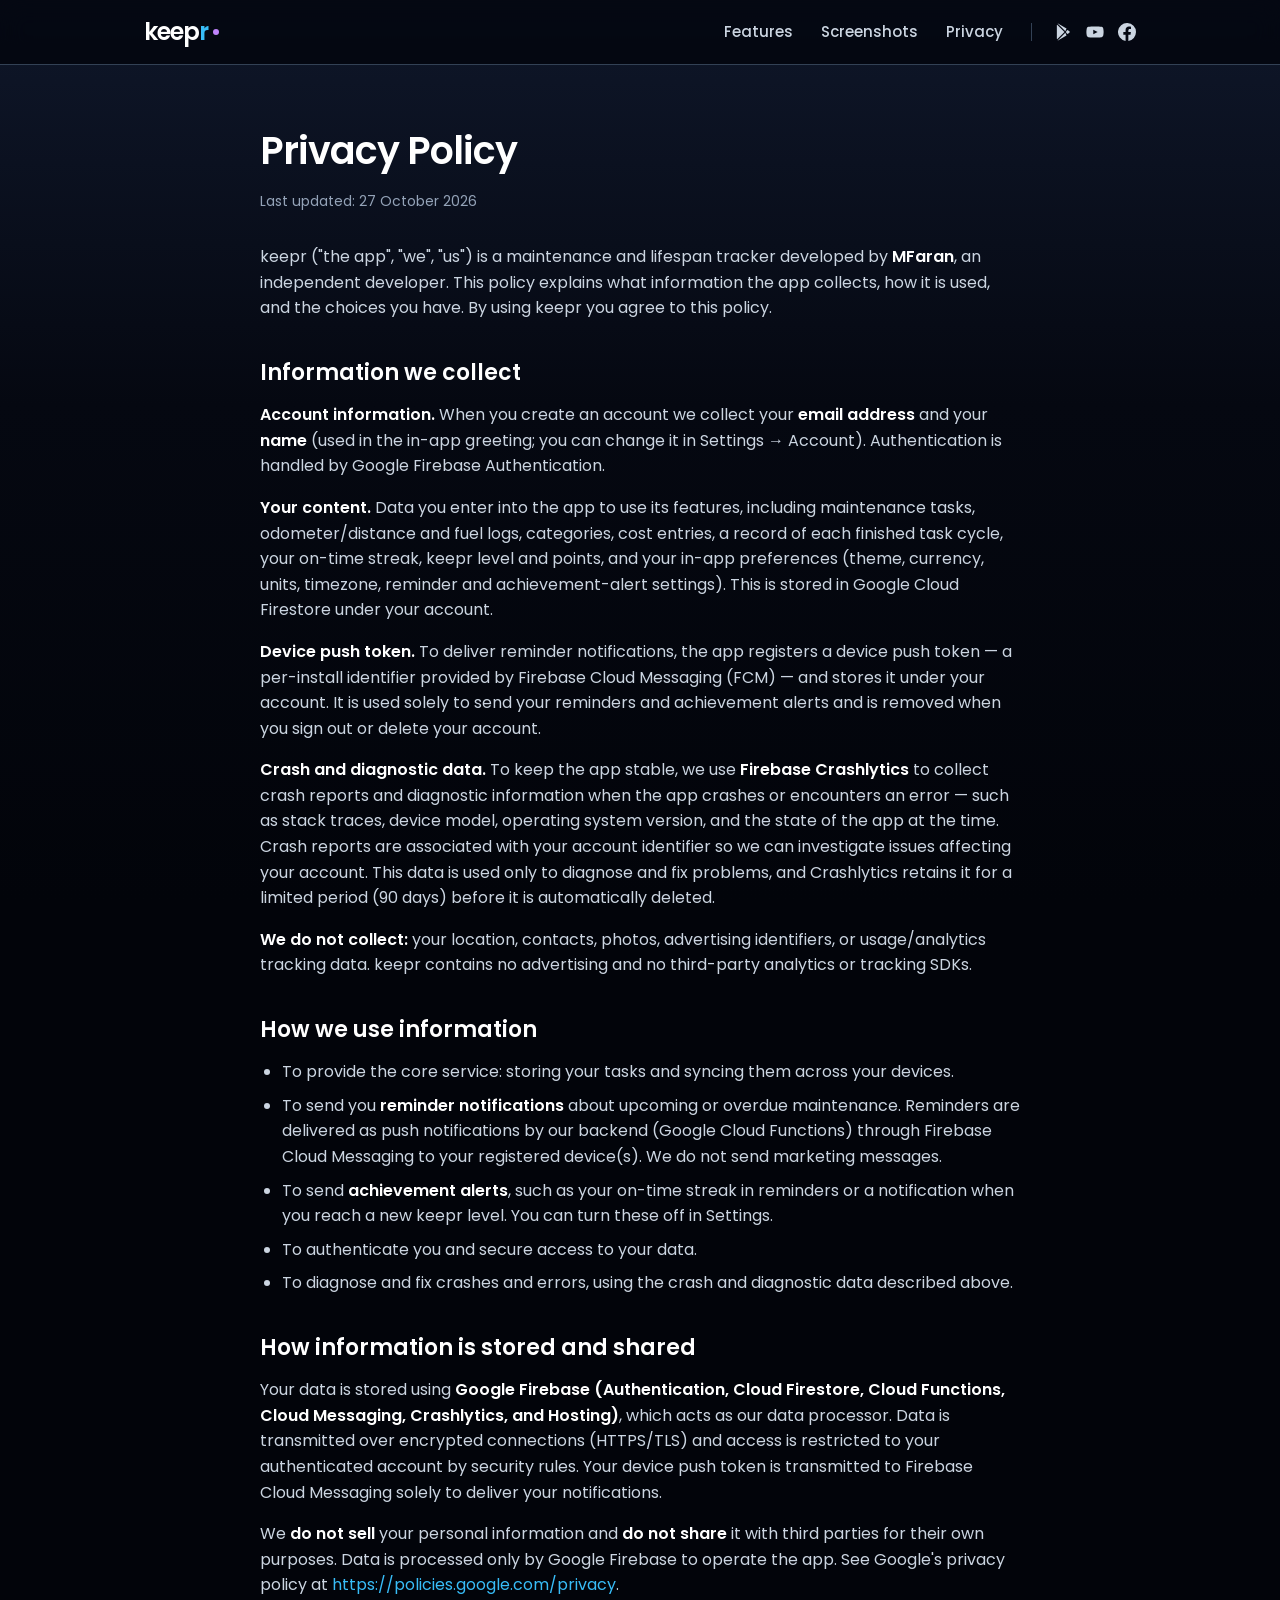
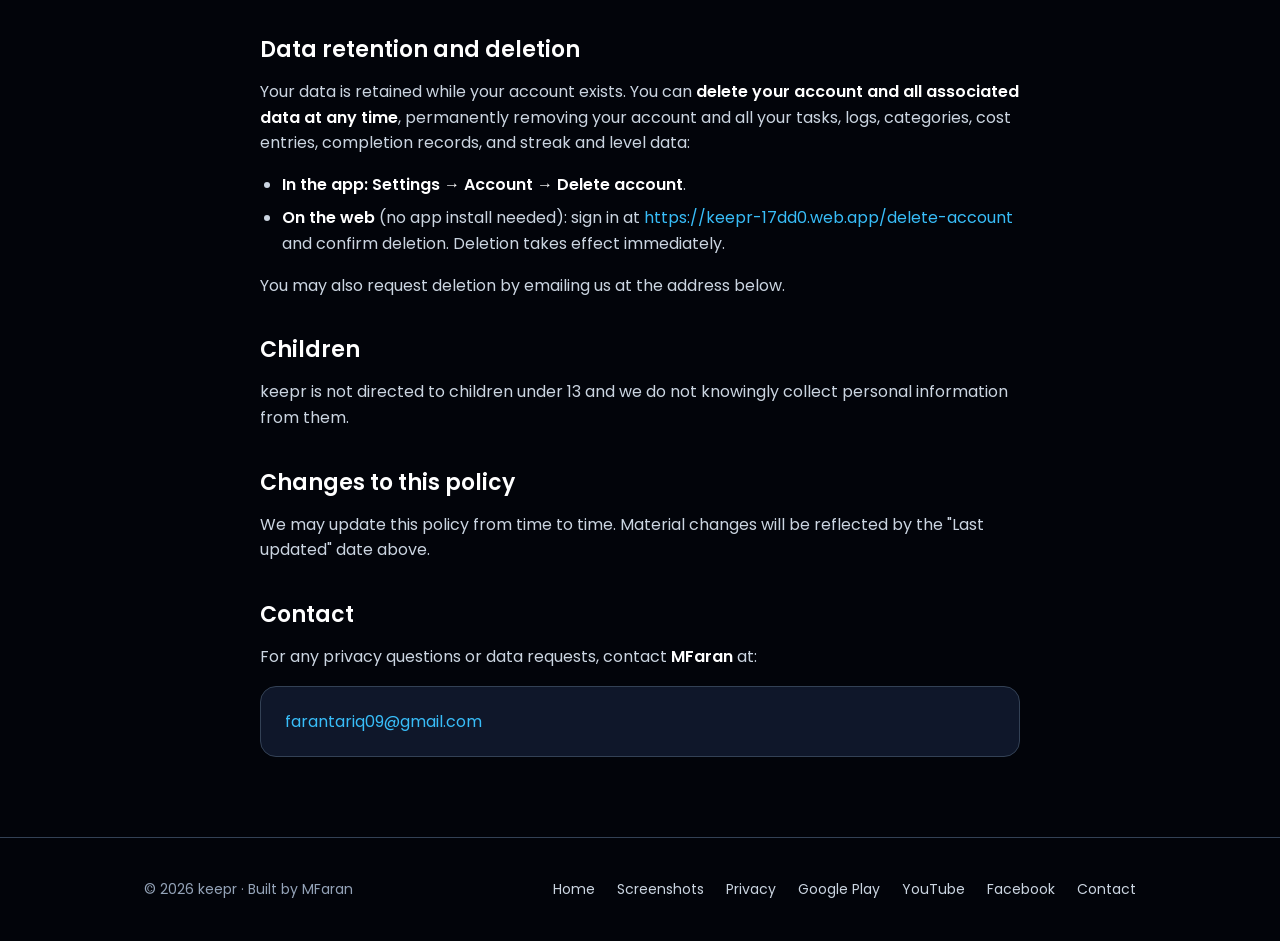
==== commit 7fc3d8a6: "Drop the web browser privacy section and unstretch the screenshots gallery The gallery images carrie" ====
--- a/privacy.html
+++ b/privacy.html
@@ -55,9 +55,6 @@
   <p>Your data is stored using <strong>Google Firebase (Authentication, Cloud Firestore, Cloud Functions, Cloud Messaging, Crashlytics, and Hosting)</strong>, which acts as our data processor. Data is transmitted over encrypted connections (HTTPS/TLS) and access is restricted to your authenticated account by security rules. Your device push token is transmitted to Firebase Cloud Messaging solely to deliver your notifications.</p>
   <p>We <strong>do not sell</strong> your personal information and <strong>do not share</strong> it with third parties for their own purposes. Data is processed only by Google Firebase to operate the app. See Google's privacy policy at <a href="https://policies.google.com/privacy" target="_blank" rel="noopener">https://policies.google.com/privacy</a>.</p>
 
-  <h2>Using keepr in a web browser</h2>
-  <p>If you use keepr in a web browser, it signs in to the same account and works with the same data, served through Firebase Hosting. To keep you signed in and let the app work offline, your browser stores your sign-in session and a local copy of your data (in IndexedDB and local storage) on your device. You can remove it by signing out or clearing your browser's site data. The browser version does not use Crashlytics, does not register a push token, and does not set any advertising or analytics cookies.</p>
-
   <h2>Data retention and deletion</h2>
   <p>Your data is retained while your account exists. You can <strong>delete your account and all associated data at any time</strong>, permanently removing your account and all your tasks, logs, categories, cost entries, completion records, and streak and level data:</p>
   <ul>
--- a/styles.css
+++ b/styles.css
@@ -115,7 +115,7 @@
 .shots { display: grid; grid-template-columns: repeat(auto-fit, minmax(220px, 1fr)); gap: 24px; margin-top: 44px; }
 .shot { text-align: center; }
 .shot img {
-  width: 100%; max-width: 300px; border-radius: 24px; border: 1px solid var(--border);
+  width: 100%; max-width: 300px; height: auto; border-radius: 24px; border: 1px solid var(--border);
   box-shadow: 0 16px 44px rgba(0,0,0,.5); transition: transform .2s;
 }
 .shot img:hover { transform: translateY(-6px); }
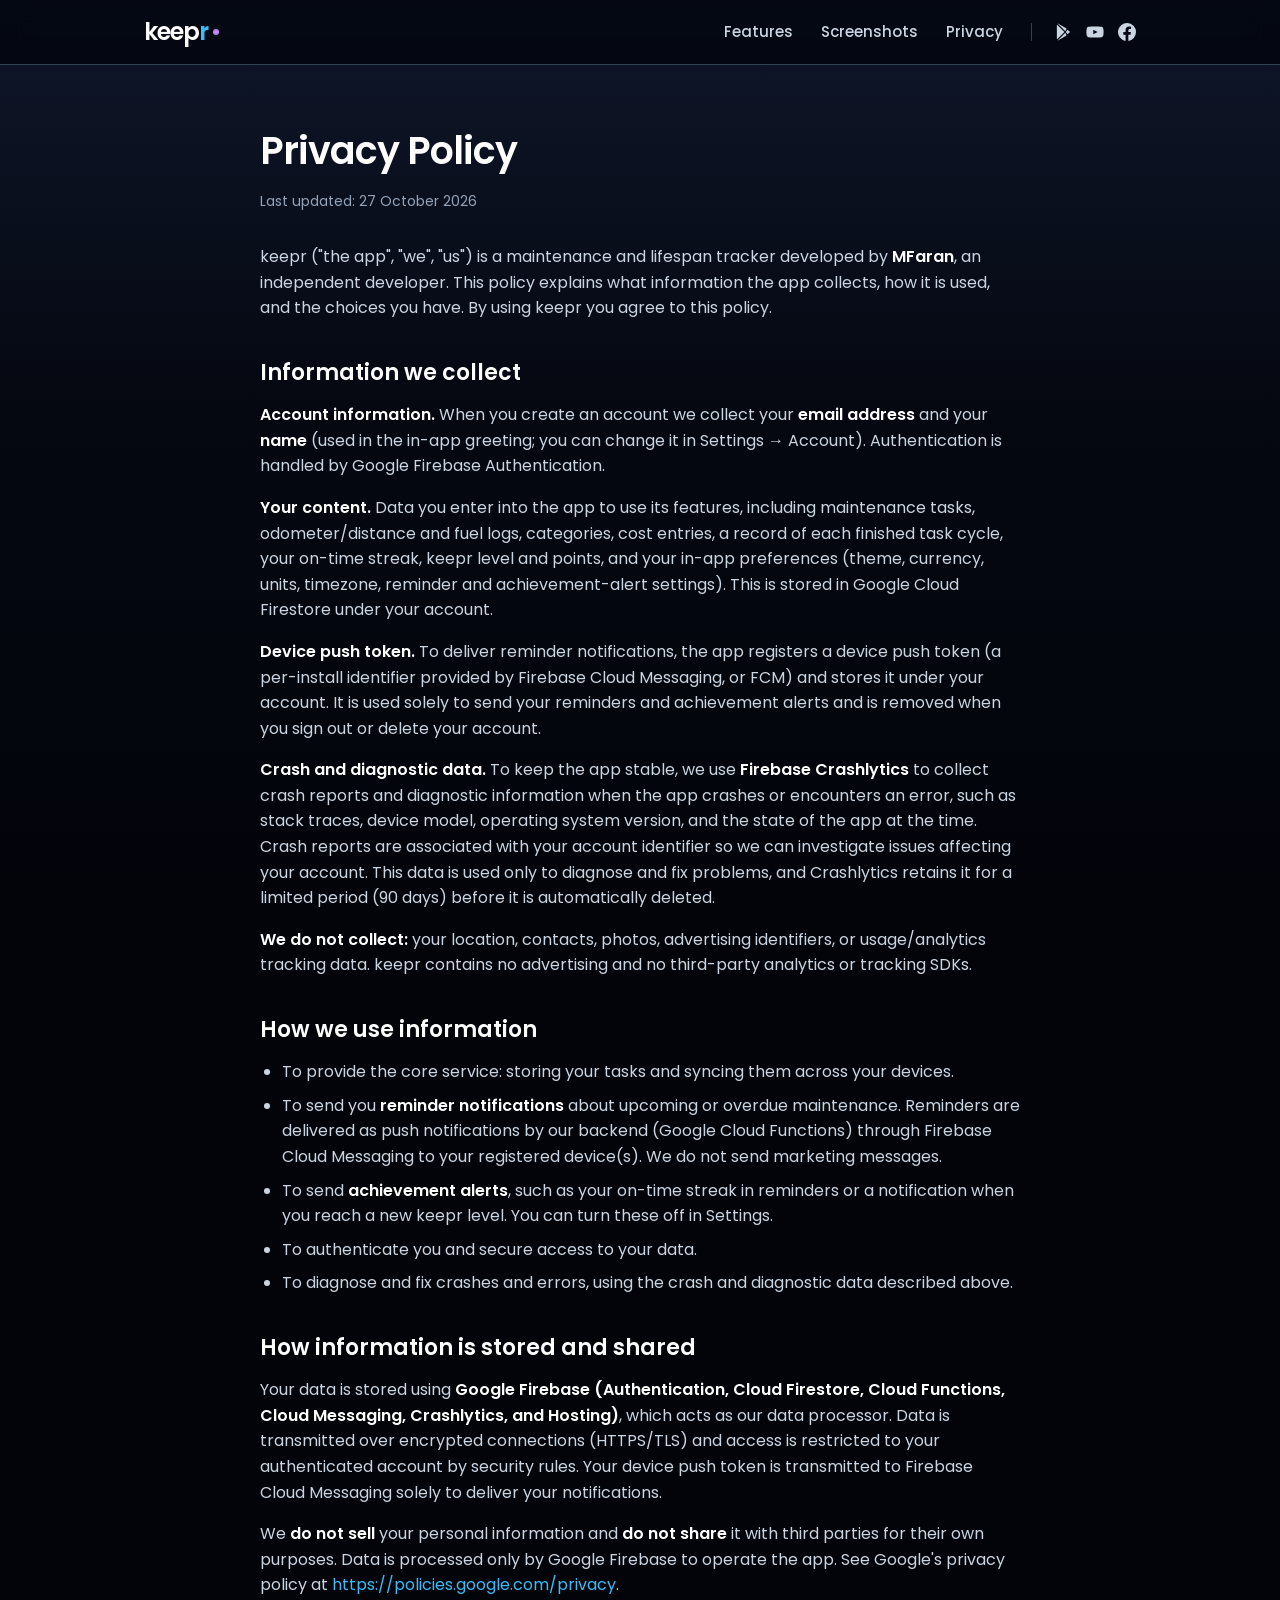
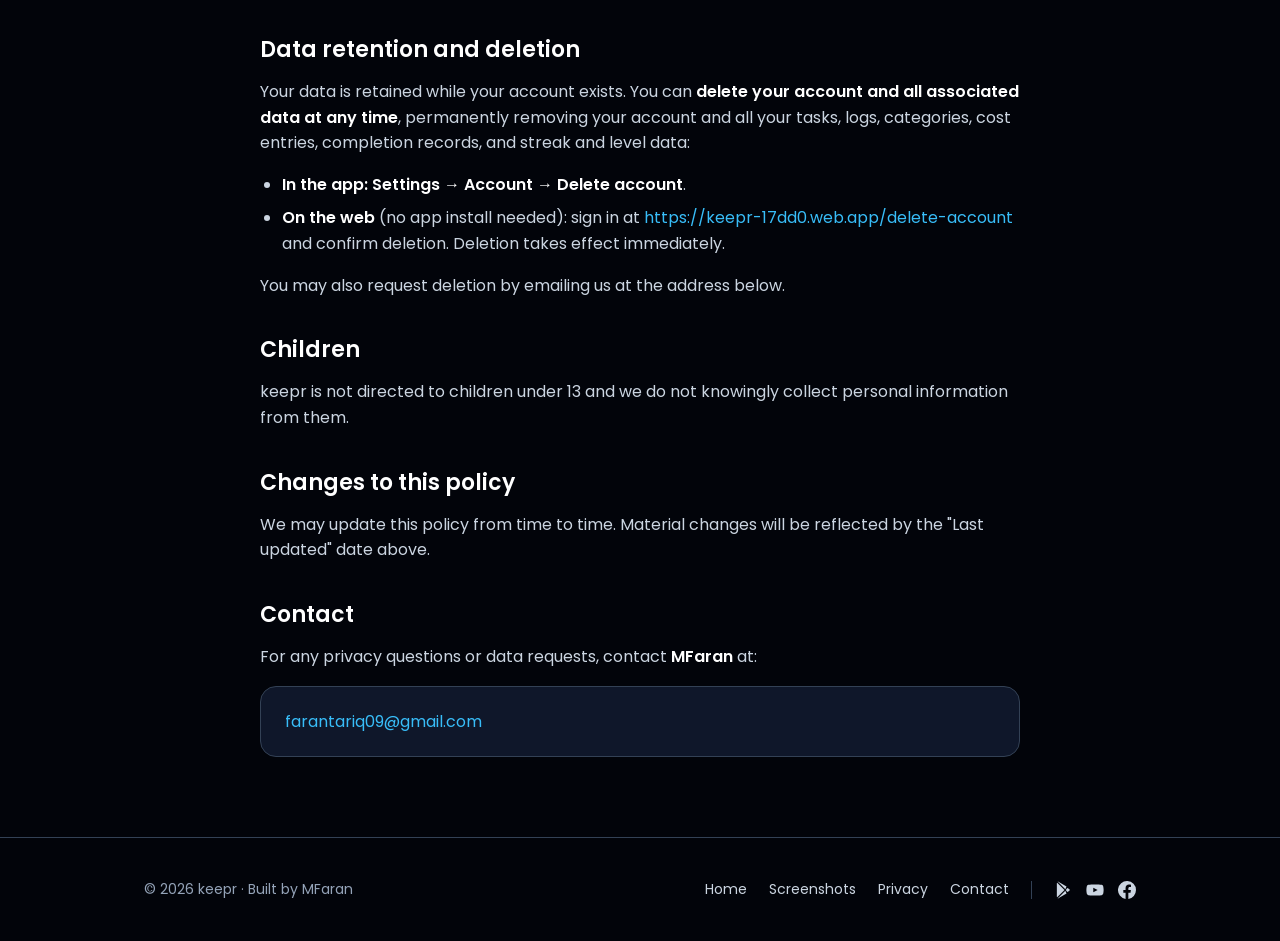
==== commit 895c772c: "Drop long dashes from the copy and use icons in a slimmer footer Co-Authored-By: Claude Opus 5.5 <no" ====
--- a/privacy.html
+++ b/privacy.html
@@ -3,7 +3,7 @@
 <head>
 <meta charset="utf-8">
 <meta name="viewport" content="width=device-width, initial-scale=1">
-<title>keepr — Privacy Policy</title>
+<title>keepr | Privacy Policy</title>
 <meta name="description" content="Privacy policy for keepr, the maintenance and lifespan tracker.">
 <link rel="icon" href="assets/icon.png">
 <link rel="preconnect" href="https://fonts.googleapis.com">
@@ -38,8 +38,8 @@
   <h2>Information we collect</h2>
   <p><strong>Account information.</strong> When you create an account we collect your <strong>email address</strong> and your <strong>name</strong> (used in the in-app greeting; you can change it in Settings → Account). Authentication is handled by Google Firebase Authentication.</p>
   <p><strong>Your content.</strong> Data you enter into the app to use its features, including maintenance tasks, odometer/distance and fuel logs, categories, cost entries, a record of each finished task cycle, your on-time streak, keepr level and points, and your in-app preferences (theme, currency, units, timezone, reminder and achievement-alert settings). This is stored in Google Cloud Firestore under your account.</p>
-  <p><strong>Device push token.</strong> To deliver reminder notifications, the app registers a device push token — a per-install identifier provided by Firebase Cloud Messaging (FCM) — and stores it under your account. It is used solely to send your reminders and achievement alerts and is removed when you sign out or delete your account.</p>
-  <p><strong>Crash and diagnostic data.</strong> To keep the app stable, we use <strong>Firebase Crashlytics</strong> to collect crash reports and diagnostic information when the app crashes or encounters an error — such as stack traces, device model, operating system version, and the state of the app at the time. Crash reports are associated with your account identifier so we can investigate issues affecting your account. This data is used only to diagnose and fix problems, and Crashlytics retains it for a limited period (90 days) before it is automatically deleted.</p>
+  <p><strong>Device push token.</strong> To deliver reminder notifications, the app registers a device push token (a per-install identifier provided by Firebase Cloud Messaging, or FCM) and stores it under your account. It is used solely to send your reminders and achievement alerts and is removed when you sign out or delete your account.</p>
+  <p><strong>Crash and diagnostic data.</strong> To keep the app stable, we use <strong>Firebase Crashlytics</strong> to collect crash reports and diagnostic information when the app crashes or encounters an error, such as stack traces, device model, operating system version, and the state of the app at the time. Crash reports are associated with your account identifier so we can investigate issues affecting your account. This data is used only to diagnose and fix problems, and Crashlytics retains it for a limited period (90 days) before it is automatically deleted.</p>
   <p><strong>We do not collect:</strong> your location, contacts, photos, advertising identifiers, or usage/analytics tracking data. keepr contains no advertising and no third-party analytics or tracking SDKs.</p>
 
   <h2>How we use information</h2>
@@ -83,10 +83,12 @@
       <a href="index.html">Home</a>
       <a href="screenshots.html">Screenshots</a>
       <a href="privacy.html">Privacy</a>
-      <a href="https://play.google.com/store/apps/details?id=com.faran.keepr" target="_blank" rel="noopener">Google Play</a>
-      <a href="https://www.youtube.com/@keeprApp" target="_blank" rel="noopener">YouTube</a>
-      <a href="https://www.facebook.com/people/Keepr/61594961169582/" target="_blank" rel="noopener">Facebook</a>
       <a href="mailto:farantariq09@gmail.com">Contact</a>
+      <span class="social-links">
+        <a href="https://play.google.com/store/apps/details?id=com.faran.keepr" target="_blank" rel="noopener" aria-label="keepr on Google Play" title="Google Play"><svg width="18" height="18" viewBox="0 0 24 24" fill="currentColor"><path d="M4.2 2.3c-.3.2-.4.6-.4 1v17.4c0 .4.1.8.4 1L14 12 4.2 2.3zM15.1 13.1l-2.3 2.3-8 7.8c.3.1.7 0 1-.2l10.9-6.2-1.6-3.7zM15.1 10.9l1.6-3.7L5.8 1c-.3-.2-.7-.3-1-.2l8 7.8 2.3 2.3zM20.3 10.8l-2.7-1.6-1.8 2.8 1.8 2.8 2.7-1.6c.7-.4.7-2 0-2.4z"/></svg></a>
+        <a href="https://www.youtube.com/@keeprApp" target="_blank" rel="noopener" aria-label="keepr on YouTube" title="YouTube"><svg width="18" height="18" viewBox="0 0 24 24" fill="currentColor"><path d="M23 7.2a3 3 0 0 0-2.1-2.1C19 4.6 12 4.6 12 4.6s-7 0-8.9.5A3 3 0 0 0 1 7.2 31 31 0 0 0 .5 12a31 31 0 0 0 .5 4.8 3 3 0 0 0 2.1 2.1c1.9.5 8.9.5 8.9.5s7 0 8.9-.5a3 3 0 0 0 2.1-2.1 31 31 0 0 0 .5-4.8 31 31 0 0 0-.5-4.8zM9.7 15V9l5.8 3-5.8 3z"/></svg></a>
+        <a href="https://www.facebook.com/people/Keepr/61594961169582/" target="_blank" rel="noopener" aria-label="keepr on Facebook" title="Facebook"><svg width="18" height="18" viewBox="0 0 24 24" fill="currentColor"><path d="M24 12a12 12 0 1 0-13.9 11.9v-8.4H7.1V12h3V9.4c0-3 1.8-4.7 4.5-4.7 1.3 0 2.7.2 2.7.2v3h-1.5c-1.5 0-2 .9-2 1.9V12h3.4l-.5 3.5h-2.9v8.4A12 12 0 0 0 24 12z"/></svg></a>
+      </span>
     </div>
   </div>
 </footer>
--- a/styles.css
+++ b/styles.css
@@ -1,4 +1,4 @@
-/* keepr — GitHub Pages site. Palette mirrors the app's dark theme (src/theme/tokens.ts). */
+/* keepr GitHub Pages site. Palette mirrors the app's dark theme (src/theme/tokens.ts). */
 :root {
   --bg: #02040A;
   --surface: #0F172A;
@@ -147,7 +147,7 @@
 footer { border-top: 1px solid var(--border); padding: 40px 0; margin-top: 40px; }
 .footer-inner { display: flex; align-items: center; justify-content: space-between; flex-wrap: wrap; gap: 16px; }
 footer .muted { color: var(--text-muted); font-size: 14px; }
-footer .flinks { display: flex; flex-wrap: wrap; gap: 12px 22px; }
+footer .flinks { display: flex; align-items: center; flex-wrap: wrap; gap: 12px 22px; }
 footer .flinks a { color: var(--text-secondary); text-decoration: none; font-size: 14px; }
 footer .flinks a:hover { color: var(--accent); }
 
@@ -167,6 +167,9 @@
   .social-links { padding-left: 14px; gap: 12px; }
   .showcase { gap: 56px; }
   .showcase-copy h3 { font-size: 22px; }
+  footer { padding: 24px 0; margin-top: 24px; }
+  .footer-inner { justify-content: center; gap: 12px; text-align: center; }
+  footer .flinks { justify-content: center; gap: 10px 18px; }
   .hero { padding: 56px 0 40px; }
   .hero h1 { font-size: 40px; }
   .hero .tagline { font-size: 18px; }
